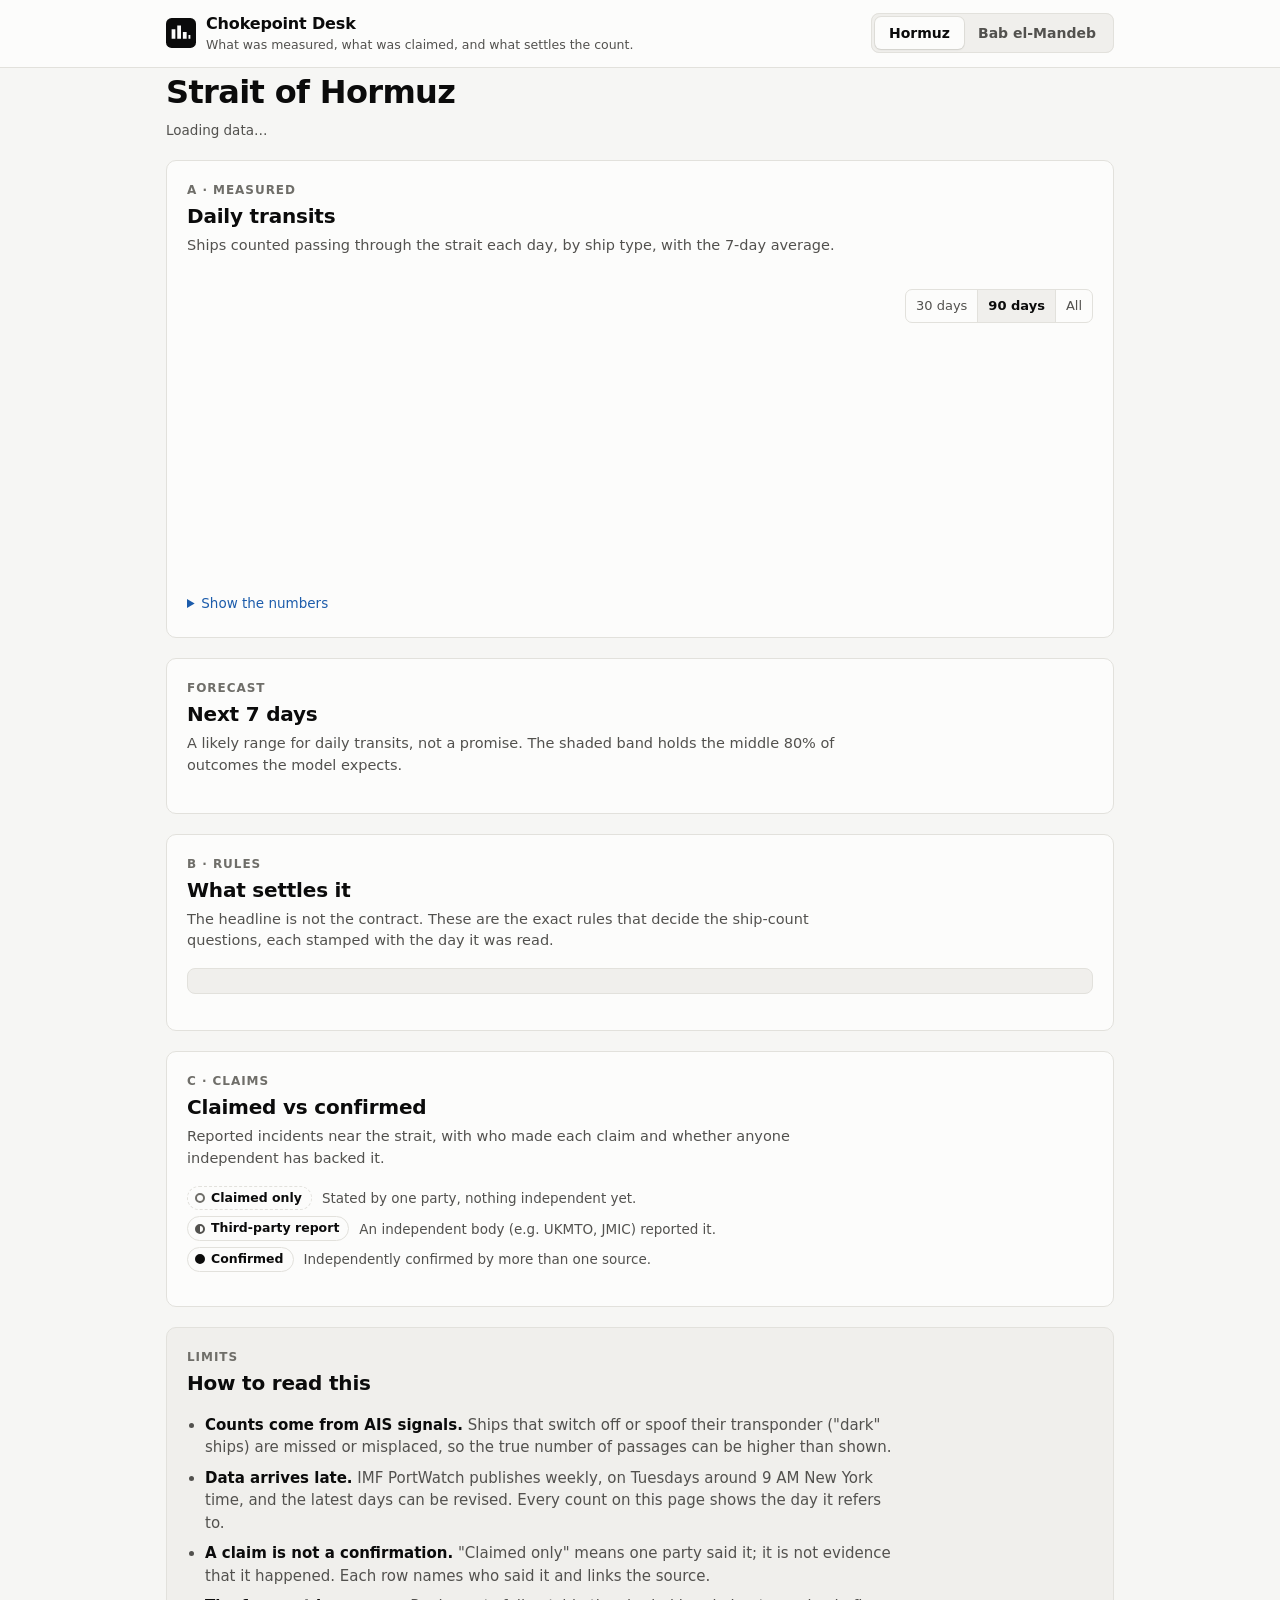
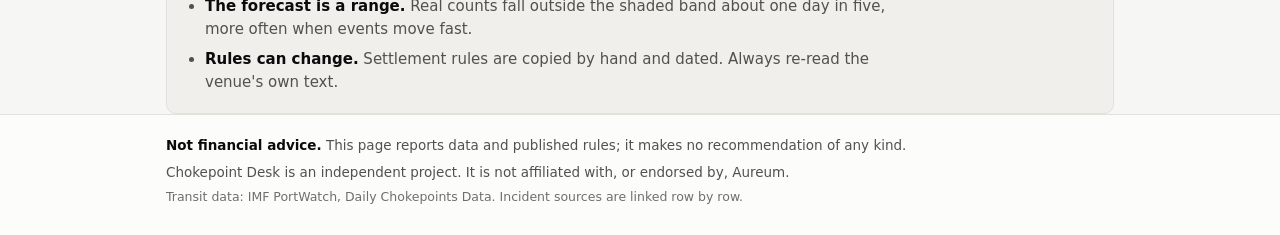
==== index.html @ 23b9bf90 "ci: commit data only on real change; track data/raw csv" ====
<!doctype html>
<html lang="en">
<head>
  <meta charset="utf-8">
  <meta name="viewport" content="width=device-width, initial-scale=1">
  <title>Chokepoint Desk</title>
  <meta name="description" content="Daily ship transits through the Strait of Hormuz and Bab el-Mandeb: what was measured, a 7-day forecast, the rules that settle the count, and a ledger of claimed vs confirmed incidents. Every number dated.">
  <meta name="color-scheme" content="light dark">
  <meta name="theme-color" content="#f6f6f4" media="(prefers-color-scheme: light)">
  <meta name="theme-color" content="#121211" media="(prefers-color-scheme: dark)">
  <link rel="icon" href="data:image/svg+xml,%3Csvg xmlns='http://www.w3.org/2000/svg' viewBox='0 0 32 32'%3E%3Crect width='32' height='32' rx='6' fill='%230b0b0b'/%3E%3Cpath d='M6 22h4V12h-4zM12 22h4V8h-4zM18 22h4V15h-4zM24 22h2V18h-2z' fill='%23fcfcfb'/%3E%3C/svg%3E">
  <link rel="preload" href="data/transits/hormuz.json" as="fetch" crossorigin>
  <link rel="stylesheet" href="styles.css">
  <script src="app.js" defer></script>
</head>
<body>
  <a class="skip" href="#main">Skip to content</a>

  <header class="masthead">
    <div class="wrap masthead__inner">
      <div class="brand">
        <svg class="brand__mark" viewBox="0 0 32 32" aria-hidden="true"><rect width="32" height="32" rx="6"/><path d="M6 22h4V12h-4zM12 22h4V8h-4zM18 22h4V15h-4zM24 22h2V18h-2z"/></svg>
        <div>
          <p class="brand__name">Chokepoint Desk</p>
          <p class="brand__tag">What was measured, what was claimed, and what settles the count.</p>
        </div>
      </div>
      <fieldset class="switcher" aria-label="Strait">
        <legend class="sr-only">Choose a strait</legend>
        <label><input type="radio" name="strait" value="hormuz" checked><span>Hormuz</span></label>
        <label><input type="radio" name="strait" value="bab_el_mandeb"><span>Bab el-Mandeb</span></label>
      </fieldset>
    </div>
  </header>

  <main id="main" class="wrap" tabindex="-1">
    <div id="mock-banner" class="notice" hidden role="note">
      <strong>Mock data.</strong> <span id="mock-text"></span>
    </div>

    <section class="intro" aria-labelledby="strait-title">
      <h1 id="strait-title">Strait of Hormuz</h1>
      <p id="data-stamp" class="stamp">Loading data…</p>
    </section>

    <!-- A. Transit counter -->
    <section class="panel" id="panel-a" aria-labelledby="a-title">
      <header class="panel__head">
        <p class="panel__kicker">A · Measured</p>
        <h2 id="a-title">Daily transits</h2>
        <p class="panel__lede">Ships counted passing through the strait each day, by ship type, with the 7-day average.</p>
      </header>
      <div class="tiles" id="a-tiles"></div>
      <div class="chart-controls">
        <div class="seg" role="group" aria-label="Time range">
          <button type="button" data-range="30">30 days</button>
          <button type="button" data-range="90" aria-pressed="true">90 days</button>
          <button type="button" data-range="all">All</button>
        </div>
      </div>
      <div class="legend" id="a-legend"></div>
      <div class="chart" id="a-chart" tabindex="0"></div>
      <p class="chart-note" id="a-note"></p>
      <details class="table-toggle">
        <summary>Show the numbers</summary>
        <div class="table-scroll" id="a-table"></div>
      </details>
    </section>

    <!-- Forecast -->
    <section class="panel" id="panel-f" aria-labelledby="f-title">
      <header class="panel__head">
        <p class="panel__kicker">Forecast</p>
        <h2 id="f-title">Next 7 days</h2>
        <p class="panel__lede">A likely range for daily transits, not a promise. The shaded band holds the middle 80% of outcomes the model expects.</p>
      </header>
      <div id="f-body"></div>
    </section>

    <!-- B. What settles it -->
    <section class="panel" id="panel-b" aria-labelledby="b-title">
      <header class="panel__head">
        <p class="panel__kicker">B · Rules</p>
        <h2 id="b-title">What settles it</h2>
        <p class="panel__lede">The headline is not the contract. These are the exact rules that decide the ship-count questions, each stamped with the day it was read.</p>
      </header>
      <div class="countdown" id="b-countdown" aria-live="off"></div>
      <div id="b-rules" class="rules"></div>
    </section>

    <!-- C. Claimed vs confirmed -->
    <section class="panel" id="panel-c" aria-labelledby="c-title">
      <header class="panel__head">
        <p class="panel__kicker">C · Claims</p>
        <h2 id="c-title">Claimed vs confirmed</h2>
        <p class="panel__lede">Reported incidents near the strait, with who made each claim and whether anyone independent has backed it.</p>
      </header>
      <ul class="status-key" aria-label="Status meanings">
        <li><span class="chip chip--claimed_only"><span class="chip__icon" aria-hidden="true"></span>Claimed only</span> Stated by one party, nothing independent yet.</li>
        <li><span class="chip chip--third_party_report"><span class="chip__icon" aria-hidden="true"></span>Third-party report</span> An independent body (e.g. UKMTO, JMIC) reported it.</li>
        <li><span class="chip chip--confirmed"><span class="chip__icon" aria-hidden="true"></span>Confirmed</span> Independently confirmed by more than one source.</li>
      </ul>
      <div id="c-summary" class="ledger-summary"></div>
      <div id="c-ledger"></div>
    </section>

    <!-- How to read this -->
    <section class="panel panel--limits" aria-labelledby="h-title">
      <header class="panel__head">
        <p class="panel__kicker">Limits</p>
        <h2 id="h-title">How to read this</h2>
      </header>
      <ul class="limits">
        <li><strong>Counts come from AIS signals.</strong> Ships that switch off or spoof their transponder ("dark" ships) are missed or misplaced, so the true number of passages can be higher than shown.</li>
        <li><strong>Data arrives late.</strong> IMF PortWatch publishes weekly, on Tuesdays around 9 AM New York time, and the latest days can be revised. Every count on this page shows the day it refers to.</li>
        <li><strong>A claim is not a confirmation.</strong> "Claimed only" means one party said it; it is not evidence that it happened. Each row names who said it and links the source.</li>
        <li><strong>The forecast is a range.</strong> Real counts fall outside the shaded band about one day in five, more often when events move fast.</li>
        <li><strong>Rules can change.</strong> Settlement rules are copied by hand and dated. Always re-read the venue's own text.</li>
      </ul>
    </section>
  </main>

  <footer class="footer">
    <div class="wrap">
      <p><strong>Not financial advice.</strong> This page reports data and published rules; it makes no recommendation of any kind.</p>
      <p>Chokepoint Desk is an independent project. It is not affiliated with, or endorsed by, Aureum.</p>
      <p class="footer__src">Transit data: IMF PortWatch, Daily Chokepoints Data. Incident sources are linked row by row.</p>
    </div>
  </footer>

  <div class="tooltip" id="tooltip" role="status" hidden></div>
  <noscript><p class="wrap notice">This page needs JavaScript to draw its charts. The raw data is in the <a href="data/">data folder</a>.</p></noscript>
</body>
</html>
---- styles.css ----
/* Chokepoint Desk — tokens, then layout, then components. */
:root {
  color-scheme: light;
  --bg: #f6f6f4;
  --surface: #fcfcfb;
  --surface-2: #f0efec;
  --border: #e2e1dc;
  --text: #0b0b0b;
  --text-2: #52514e;
  --text-3: #6f6e69;
  --grid: #e9e8e4;
  --ref: #8a8984;
  --focus: #2a78d6;
  --link: #1c5cab;

  /* categorical: slot order is the CVD-safety mechanism; stack follows it */
  --s1: #2a78d6; /* tanker */
  --s2: #eb6834; /* dry bulk */
  --s3: #1baf7a; /* container */
  --s4: #eda100; /* general cargo */
  --s5: #e87ba4; /* ro-ro */
  --actual: #0b0b0b;
  --band: rgba(42, 120, 214, 0.18);

  /* status (reserved, always with icon + label) */
  --good: #0ca30c;
  --warning: #fab219;
  --critical: #d03b3b;
  --good-ink: #006300;
  --warning-ink: #7a5200;
  --critical-ink: #a32626;
  --good-bg: #e6f4e6;
  --warning-bg: #fdf3dc;
  --critical-bg: #fbe8e8;

  --radius: 10px;
  --font: system-ui, -apple-system, "Segoe UI", Roboto, "Helvetica Neue", Arial, sans-serif;
  --mono: ui-monospace, "SF Mono", "Cascadia Mono", Consolas, monospace;
}

@media (prefers-color-scheme: dark) {
  :root:not([data-theme="light"]) {
    color-scheme: dark;
    --bg: #121211;
    --surface: #1a1a19;
    --surface-2: #232321;
    --border: #2f2f2c;
    --text: #f0efec;
    --text-2: #c3c2b7;
    --text-3: #9a998f;
    --grid: #2a2a28;
    --ref: #8f8e86;
    --focus: #5598e7;
    --link: #86b6ef;
    --s1: #3987e5;
    --s2: #d95926;
    --s3: #199e70;
    --s4: #c98500;
    --s5: #d55181;
    --actual: #f0efec;
    --band: rgba(57, 135, 229, 0.26);
    --good-ink: #6fd46f;
    --warning-ink: #fab219;
    --critical-ink: #f08a8a;
    --good-bg: #16301a;
    --warning-bg: #33280f;
    --critical-bg: #3a1a1a;
  }
}
:root[data-theme="dark"] {
  color-scheme: dark;
  --bg: #121211; --surface: #1a1a19; --surface-2: #232321; --border: #2f2f2c;
  --text: #f0efec; --text-2: #c3c2b7; --text-3: #9a998f; --grid: #2a2a28; --ref: #8f8e86;
  --focus: #5598e7; --link: #86b6ef;
  --s1: #3987e5; --s2: #d95926; --s3: #199e70; --s4: #c98500; --s5: #d55181;
  --actual: #f0efec; --band: rgba(57, 135, 229, 0.26);
  --good-ink: #6fd46f; --warning-ink: #fab219; --critical-ink: #f08a8a;
  --good-bg: #16301a; --warning-bg: #33280f; --critical-bg: #3a1a1a;
}

*, *::before, *::after { box-sizing: border-box; }
html { -webkit-text-size-adjust: 100%; }
body {
  margin: 0;
  background: var(--bg);
  color: var(--text);
  font: 15px/1.5 var(--font);
  font-variant-numeric: tabular-nums;
  overflow-x: hidden;
}
h1, h2, h3, p { margin: 0; }
a { color: var(--link); text-underline-offset: 2px; }
a:hover { text-decoration-thickness: 2px; }
:focus-visible { outline: 2px solid var(--focus); outline-offset: 2px; border-radius: 4px; }
.sr-only { position: absolute; width: 1px; height: 1px; padding: 0; margin: -1px; overflow: hidden; clip: rect(0 0 0 0); white-space: nowrap; border: 0; }
.skip { position: absolute; left: -999px; top: 8px; background: var(--surface); padding: 8px 12px; z-index: 10; }
.skip:focus { left: 16px; }

.wrap { width: 100%; max-width: 980px; margin: 0 auto; padding: 0 16px; }
main { display: flex; flex-direction: column; gap: 20px; padding-top: 20px; padding-bottom: 40px; }
main:focus { outline: none; }

/* masthead */
.masthead { background: var(--surface); border-bottom: 1px solid var(--border); position: sticky; top: 0; z-index: 5; }
.masthead__inner { display: flex; align-items: center; justify-content: space-between; gap: 12px 20px; padding-top: 12px; padding-bottom: 12px; flex-wrap: wrap; }
.brand { display: flex; align-items: center; gap: 10px; min-width: 0; }
.brand__mark { width: 30px; height: 30px; flex: none; }
.brand__mark rect { fill: var(--text); }
.brand__mark path { fill: var(--surface); }
.brand__name { font-weight: 650; letter-spacing: -0.01em; font-size: 16px; }
.brand__tag { font-size: 12.5px; color: var(--text-2); }

.switcher { display: inline-flex; border: 1px solid var(--border); border-radius: 8px; padding: 3px; margin: 0; background: var(--surface-2); }
.switcher label { position: relative; }
.switcher input { position: absolute; opacity: 0; inset: 0; margin: 0; cursor: pointer; }
.switcher span { display: block; padding: 6px 14px; border-radius: 6px; font-size: 14px; font-weight: 550; color: var(--text-2); white-space: nowrap; min-height: 32px; line-height: 20px; }
.switcher input:checked + span { background: var(--surface); color: var(--text); box-shadow: 0 1px 2px rgba(0,0,0,.08), 0 0 0 1px var(--border); }
.switcher input:focus-visible + span { outline: 2px solid var(--focus); outline-offset: 1px; }

/* intro */
.intro h1 { font-size: clamp(24px, 4.5vw, 32px); letter-spacing: -0.02em; font-weight: 680; }
.stamp { color: var(--text-2); font-size: 13.5px; margin-top: 4px; }

.notice { border: 1px dashed var(--warning); background: var(--warning-bg); color: var(--text); padding: 10px 14px; border-radius: 8px; font-size: 14px; }

/* panels */
.panel { background: var(--surface); border: 1px solid var(--border); border-radius: var(--radius); padding: 20px; min-width: 0; }
.panel__head { margin-bottom: 16px; max-width: 68ch; }
.panel__kicker { font-size: 12px; font-weight: 600; text-transform: uppercase; letter-spacing: .08em; color: var(--text-3); }
.panel h2 { font-size: 20px; letter-spacing: -0.01em; font-weight: 650; margin-top: 2px; }
.panel__lede { color: var(--text-2); margin-top: 4px; font-size: 14.5px; }
.panel h3 { font-size: 15px; font-weight: 620; }

/* tiles */
.tiles { display: grid; grid-template-columns: repeat(3, minmax(0, 1fr)); gap: 12px; margin-bottom: 16px; }
.tile { border: 1px solid var(--border); border-radius: 8px; padding: 12px 14px; min-width: 0; }
.tile__label { font-size: 12.5px; color: var(--text-2); }
.tile__value { font-size: 28px; font-weight: 650; letter-spacing: -0.02em; line-height: 1.15; margin-top: 2px; }
.tile__unit { font-size: 13px; font-weight: 500; color: var(--text-2); margin-left: 3px; letter-spacing: 0; }
.tile__date { font-size: 12.5px; color: var(--text-3); margin-top: 2px; }
.tile__ctx { font-size: 12.5px; color: var(--text-2); margin-top: 6px; }

/* chart controls + legend */
.chart-controls { display: flex; justify-content: flex-end; margin-bottom: 8px; }
.seg { display: inline-flex; border: 1px solid var(--border); border-radius: 7px; overflow: hidden; }
.seg button { font: inherit; font-size: 13px; padding: 5px 10px; background: transparent; color: var(--text-2); border: 0; border-right: 1px solid var(--border); cursor: pointer; min-height: 32px; }
.seg button:last-child { border-right: 0; }
.seg button[aria-pressed="true"] { background: var(--surface-2); color: var(--text); font-weight: 600; }

.legend { display: flex; flex-wrap: wrap; gap: 6px 14px; font-size: 12.5px; color: var(--text-2); margin-bottom: 6px; }
.legend__item { display: inline-flex; align-items: center; gap: 6px; }
.swatch { width: 10px; height: 10px; border-radius: 2px; flex: none; }
.swatch--line { width: 16px; height: 2px; border-radius: 1px; }
.swatch--dash { width: 16px; height: 0; border-top: 2px dashed var(--ref); background: none !important; }
.swatch--band { width: 16px; height: 10px; border-radius: 2px; background: var(--band); }

.chart { position: relative; width: 100%; min-height: 240px; touch-action: pan-y; border-radius: 6px; }
.chart svg { display: block; width: 100%; height: auto; overflow: visible; }
.chart text { font-family: var(--font); font-size: 11px; fill: var(--text-3); }
.chart .ref-label { fill: var(--text-2); font-size: 10.5px; paint-order: stroke; stroke: var(--surface); stroke-width: 3px; }
.chart .axis-line { stroke: var(--border); }
.chart .grid-line { stroke: var(--grid); }
.chart .ref-line { stroke: var(--ref); stroke-dasharray: 4 3; stroke-width: 1; }
.chart .ma-line { fill: none; stroke: var(--actual); stroke-width: 2; stroke-linejoin: round; stroke-linecap: round; }
.chart .ma-halo { fill: none; stroke: var(--surface); stroke-width: 5; stroke-linejoin: round; }
.chart .actual-line { fill: none; stroke: var(--actual); stroke-width: 2; stroke-linejoin: round; }
.chart .band { fill: var(--band); }
.chart .p50-line { fill: none; stroke: var(--s1); stroke-width: 2; stroke-dasharray: 5 3; }
.chart .divider { stroke: var(--text-3); stroke-width: 1; }
.chart .cursor { stroke: var(--text-2); stroke-width: 1; }
.chart .hit { fill: transparent; cursor: crosshair; }
.chart-note { font-size: 12.5px; color: var(--text-3); margin-top: 8px; }

.tooltip { position: fixed; z-index: 20; pointer-events: none; background: var(--surface); color: var(--text); border: 1px solid var(--border); border-radius: 8px; padding: 8px 10px; font-size: 12.5px; box-shadow: 0 4px 16px rgba(0,0,0,.12); min-width: 160px; max-width: 240px; }
.tooltip__date { font-weight: 600; margin-bottom: 4px; }
.tooltip__row { display: flex; align-items: center; gap: 6px; justify-content: space-between; }
.tooltip__row span:first-child { display: inline-flex; align-items: center; gap: 6px; color: var(--text-2); }
.tooltip__row--total { border-top: 1px solid var(--border); margin-top: 4px; padding-top: 4px; font-weight: 600; }

/* tables */
.table-toggle { margin-top: 12px; }
.table-toggle summary { cursor: pointer; font-size: 13.5px; color: var(--link); width: max-content; padding: 4px 0; }
.table-scroll { overflow-x: auto; max-height: 360px; overflow-y: auto; margin-top: 8px; border: 1px solid var(--border); border-radius: 8px; }
table { border-collapse: collapse; width: 100%; font-size: 13px; }
th, td { text-align: right; padding: 6px 10px; border-bottom: 1px solid var(--border); white-space: nowrap; }
th:first-child, td:first-child { text-align: left; }
thead th { position: sticky; top: 0; background: var(--surface-2); font-weight: 600; color: var(--text-2); font-size: 12px; }
tbody tr:last-child td { border-bottom: 0; }

/* forecast */
.f-top { display: flex; flex-wrap: wrap; gap: 12px 24px; align-items: flex-start; margin-bottom: 16px; }
.regime { display: inline-flex; align-items: center; gap: 8px; font-weight: 650; font-size: 14px; padding: 6px 12px 6px 10px; border-radius: 999px; }
.regime svg { width: 16px; height: 16px; flex: none; }
.regime--open { background: var(--good-bg); color: var(--good-ink); }
.regime--contested { background: var(--warning-bg); color: var(--warning-ink); }
.regime--closed { background: var(--critical-bg); color: var(--critical-ink); }
.regime-block { min-width: 0; flex: 1 1 280px; }
.regime-reasons { margin: 8px 0 0; padding-left: 18px; color: var(--text-2); font-size: 14px; }
.regime-reasons li + li { margin-top: 2px; }
.f-grid { display: grid; grid-template-columns: minmax(0, 1fr) minmax(0, 1fr); gap: 16px; margin-top: 16px; }
.f-card { border: 1px solid var(--border); border-radius: 8px; padding: 14px; min-width: 0; }
.f-card p + p { margin-top: 8px; }
.f-card .muted { color: var(--text-2); font-size: 13.5px; }
.range { font-size: 26px; font-weight: 650; letter-spacing: -0.02em; }
.range small { font-size: 14px; font-weight: 500; color: var(--text-2); letter-spacing: 0; }
.kpi-compare { display: grid; grid-template-columns: auto 1fr auto; gap: 6px 10px; align-items: center; margin: 10px 0; font-size: 13.5px; }
.kpi-bar { height: 8px; border-radius: 4px; background: var(--surface-2); overflow: hidden; }
.kpi-bar > span { display: block; height: 100%; border-radius: 4px; }
.method { font-size: 13px; color: var(--text-3); margin-top: 12px; }

/* countdown */
.countdown { display: flex; flex-wrap: wrap; align-items: baseline; justify-content: space-between; gap: 6px 20px; border: 1px solid var(--border); background: var(--surface-2); border-radius: 8px; padding: 12px 14px; margin-bottom: 16px; }
.countdown__label { font-size: 12.5px; color: var(--text-2); }
.countdown__when { font-weight: 600; }
.countdown__left { font-family: var(--mono); font-size: 20px; font-weight: 600; letter-spacing: -0.01em; }

/* rules */
.rules { display: grid; gap: 12px; }
.rule { border: 1px solid var(--border); border-radius: 8px; padding: 14px; min-width: 0; }
.rule--example, .lrow--example { border-style: dashed; border-color: var(--ref); }
.rule__head { display: flex; flex-wrap: wrap; align-items: baseline; justify-content: space-between; gap: 4px 12px; margin-bottom: 10px; }
.rule__venue { font-size: 13px; color: var(--text-2); }
.rule dl { display: grid; grid-template-columns: max-content minmax(0, 1fr); gap: 6px 16px; margin: 0; font-size: 14px; }
.rule dt { color: var(--text-2); }
.rule dd { margin: 0; overflow-wrap: anywhere; }
.cmp { font-weight: 650; }
.cmp small { font-weight: 500; color: var(--text-2); }
.rule__foot { display: flex; flex-wrap: wrap; gap: 4px 16px; justify-content: space-between; margin-top: 10px; padding-top: 10px; border-top: 1px solid var(--border); font-size: 13px; color: var(--text-2); }
.tag-example { display: inline-block; font-size: 11px; font-weight: 700; letter-spacing: .08em; padding: 2px 6px; border-radius: 4px; border: 1px solid var(--ref); color: var(--text-2); vertical-align: 2px; margin-right: 6px; }
.empty { color: var(--text-2); font-size: 14px; border: 1px dashed var(--border); border-radius: 8px; padding: 14px; }

/* ledger */
.status-key { list-style: none; padding: 0; margin: 0 0 14px; display: grid; gap: 6px; font-size: 13.5px; color: var(--text-2); }
.status-key li { display: flex; flex-wrap: wrap; align-items: center; gap: 4px 10px; }
.chip { display: inline-flex; align-items: center; gap: 6px; font-size: 12.5px; font-weight: 600; padding: 2px 9px 2px 7px; border-radius: 999px; border: 1px solid var(--border); color: var(--text); white-space: nowrap; background: var(--surface); }
.chip__icon { width: 10px; height: 10px; border-radius: 50%; border: 2px solid var(--text-3); flex: none; }
.chip--third_party_report .chip__icon { border-color: var(--text-2); background: linear-gradient(90deg, var(--text-2) 50%, transparent 50%); }
.chip--confirmed .chip__icon { border-color: var(--text); background: var(--text); }
.chip--claimed_only { border-style: dashed; }
.ledger-summary { font-size: 14px; color: var(--text-2); margin-bottom: 12px; }
.ledger-summary strong { color: var(--text); }
.ledger { display: grid; gap: 10px; }
.lrow { border: 1px solid var(--border); border-radius: 8px; padding: 12px 14px; display: grid; grid-template-columns: 110px minmax(0, 1fr) auto; gap: 4px 16px; align-items: start; }
.lrow__date { font-weight: 600; font-size: 14px; }
.lrow__place { font-size: 12.5px; color: var(--text-2); }
.lrow__summary { font-weight: 550; }
.lrow__meta { display: grid; grid-template-columns: max-content minmax(0, 1fr); gap: 2px 10px; font-size: 13px; margin-top: 6px; }
.lrow__meta dt { color: var(--text-2); }
.lrow__meta dd { margin: 0; overflow-wrap: anywhere; }
.lrow__links { font-size: 13px; margin-top: 6px; display: flex; flex-wrap: wrap; gap: 4px 12px; }
.lrow__verified { font-size: 12px; color: var(--text-3); margin-top: 6px; }

/* limits */
.panel--limits { background: var(--surface-2); }
.limits { margin: 0; padding-left: 18px; display: grid; gap: 8px; color: var(--text-2); max-width: 75ch; }
.limits strong { color: var(--text); }

/* footer */
.footer { border-top: 1px solid var(--border); background: var(--surface); padding: 20px 0 28px; font-size: 13.5px; color: var(--text-2); }
.footer p + p { margin-top: 6px; }
.footer strong { color: var(--text); }
.footer__src { color: var(--text-3); font-size: 12.5px; }

.error { color: var(--critical-ink); font-size: 14px; }

/* phone */
@media (max-width: 640px) {
  body { font-size: 14.5px; }
  .panel { padding: 16px 14px; }
  .tiles { grid-template-columns: 1fr 1fr; }
  .tiles .tile:last-child { grid-column: 1 / -1; }
  .tile__value { font-size: 24px; }
  .f-grid { grid-template-columns: 1fr; }
  .lrow { grid-template-columns: minmax(0, 1fr) auto; }
  .lrow__body { grid-column: 1 / -1; }
  .lrow__status { grid-row: 1; grid-column: 2; }
  .brand__tag { display: none; }
  .switcher { width: 100%; }
  .switcher label { flex: 1; text-align: center; }
  .chart-controls { justify-content: flex-start; }
  .rule dl { grid-template-columns: 1fr; gap: 0; }
  .rule dd { margin-bottom: 6px; }
}

@media (prefers-reduced-motion: no-preference) {
  .switcher span, .seg button { transition: background-color .15s, color .15s; }
}

@media (forced-colors: active) {
  .chip__icon, .swatch { forced-color-adjust: none; }
}
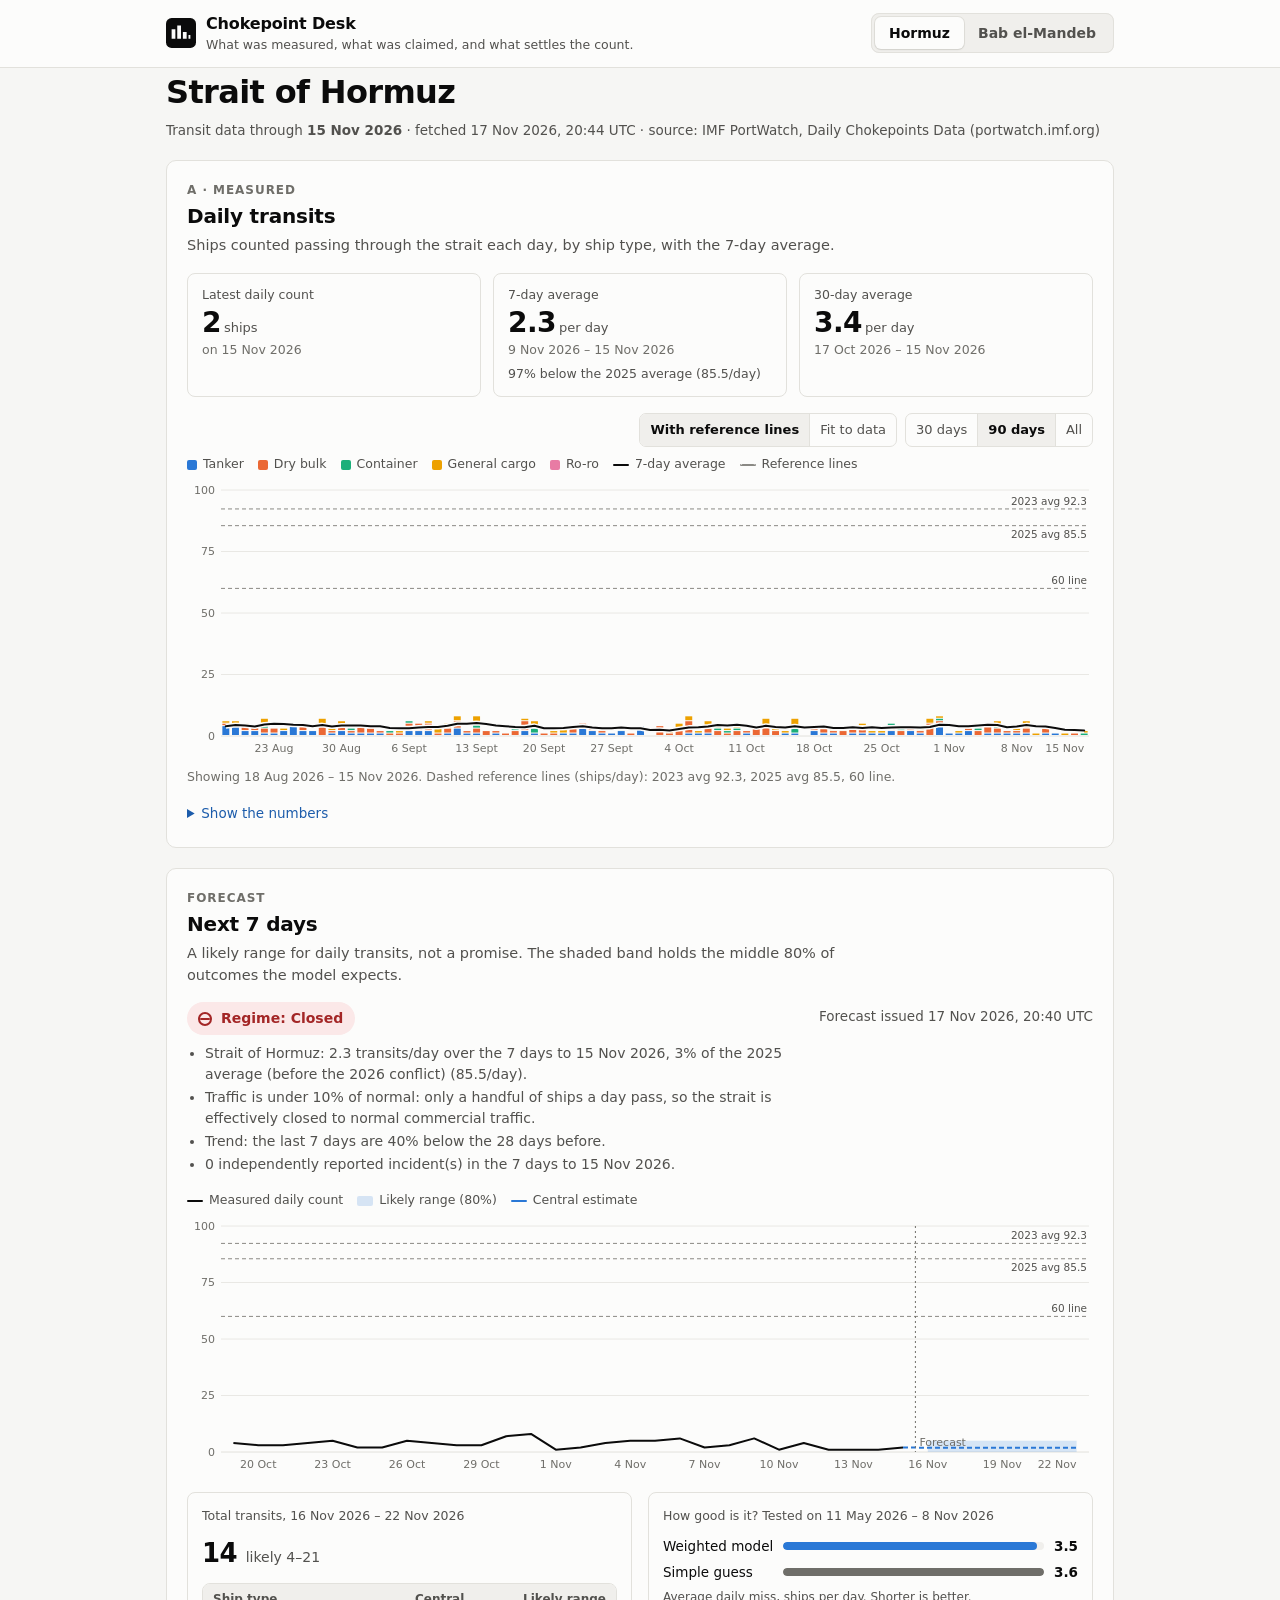
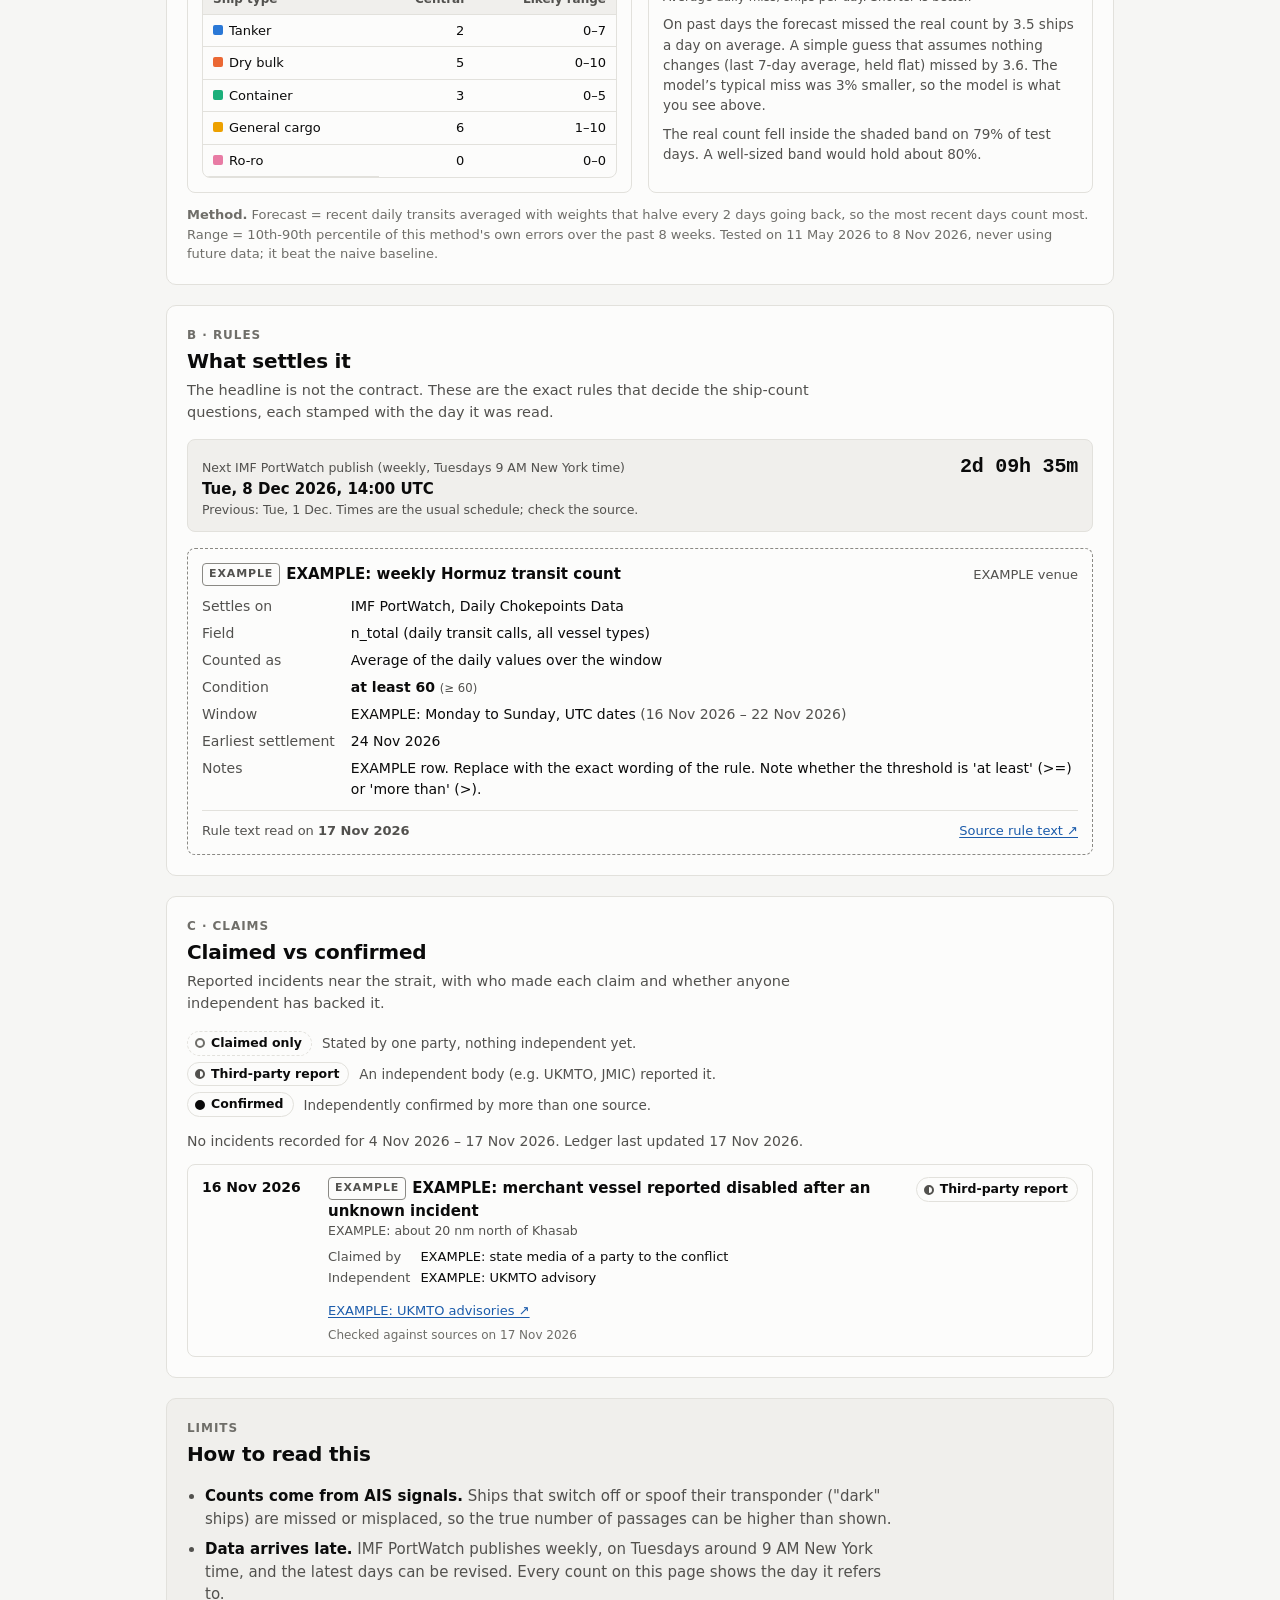
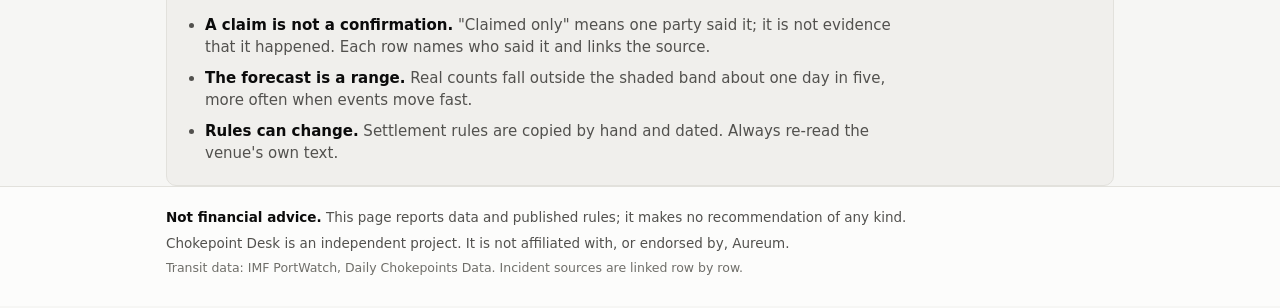
==== commit 673ddce0: "ci: allowlist site build for Vercel" ====
--- a/index.html
+++ b/index.html
@@ -9,7 +9,6 @@
   <meta name="theme-color" content="#f6f6f4" media="(prefers-color-scheme: light)">
   <meta name="theme-color" content="#121211" media="(prefers-color-scheme: dark)">
   <link rel="icon" href="data:image/svg+xml,%3Csvg xmlns='http://www.w3.org/2000/svg' viewBox='0 0 32 32'%3E%3Crect width='32' height='32' rx='6' fill='%230b0b0b'/%3E%3Cpath d='M6 22h4V12h-4zM12 22h4V8h-4zM18 22h4V15h-4zM24 22h2V18h-2z' fill='%23fcfcfb'/%3E%3C/svg%3E">
-  <link rel="preload" href="data/transits/hormuz.json" as="fetch" crossorigin>
   <link rel="stylesheet" href="styles.css">
   <script src="app.js" defer></script>
 </head>
@@ -52,6 +51,10 @@
       </header>
       <div class="tiles" id="a-tiles"></div>
       <div class="chart-controls">
+        <div class="seg" role="group" aria-label="Vertical scale" id="scale-seg">
+          <button type="button" data-scale="refs" aria-pressed="true">With reference lines</button>
+          <button type="button" data-scale="fit">Fit to data</button>
+        </div>
         <div class="seg" role="group" aria-label="Time range">
           <button type="button" data-range="30">30 days</button>
           <button type="button" data-range="90" aria-pressed="true">90 days</button>
--- a/styles.css
+++ b/styles.css
@@ -141,7 +141,7 @@
 .tile__ctx { font-size: 12.5px; color: var(--text-2); margin-top: 6px; }
 
 /* chart controls + legend */
-.chart-controls { display: flex; justify-content: flex-end; margin-bottom: 8px; }
+.chart-controls { display: flex; flex-wrap: wrap; justify-content: flex-end; gap: 8px; margin-bottom: 8px; }
 .seg { display: inline-flex; border: 1px solid var(--border); border-radius: 7px; overflow: hidden; }
 .seg button { font: inherit; font-size: 13px; padding: 5px 10px; background: transparent; color: var(--text-2); border: 0; border-right: 1px solid var(--border); cursor: pointer; min-height: 32px; }
 .seg button:last-child { border-right: 0; }
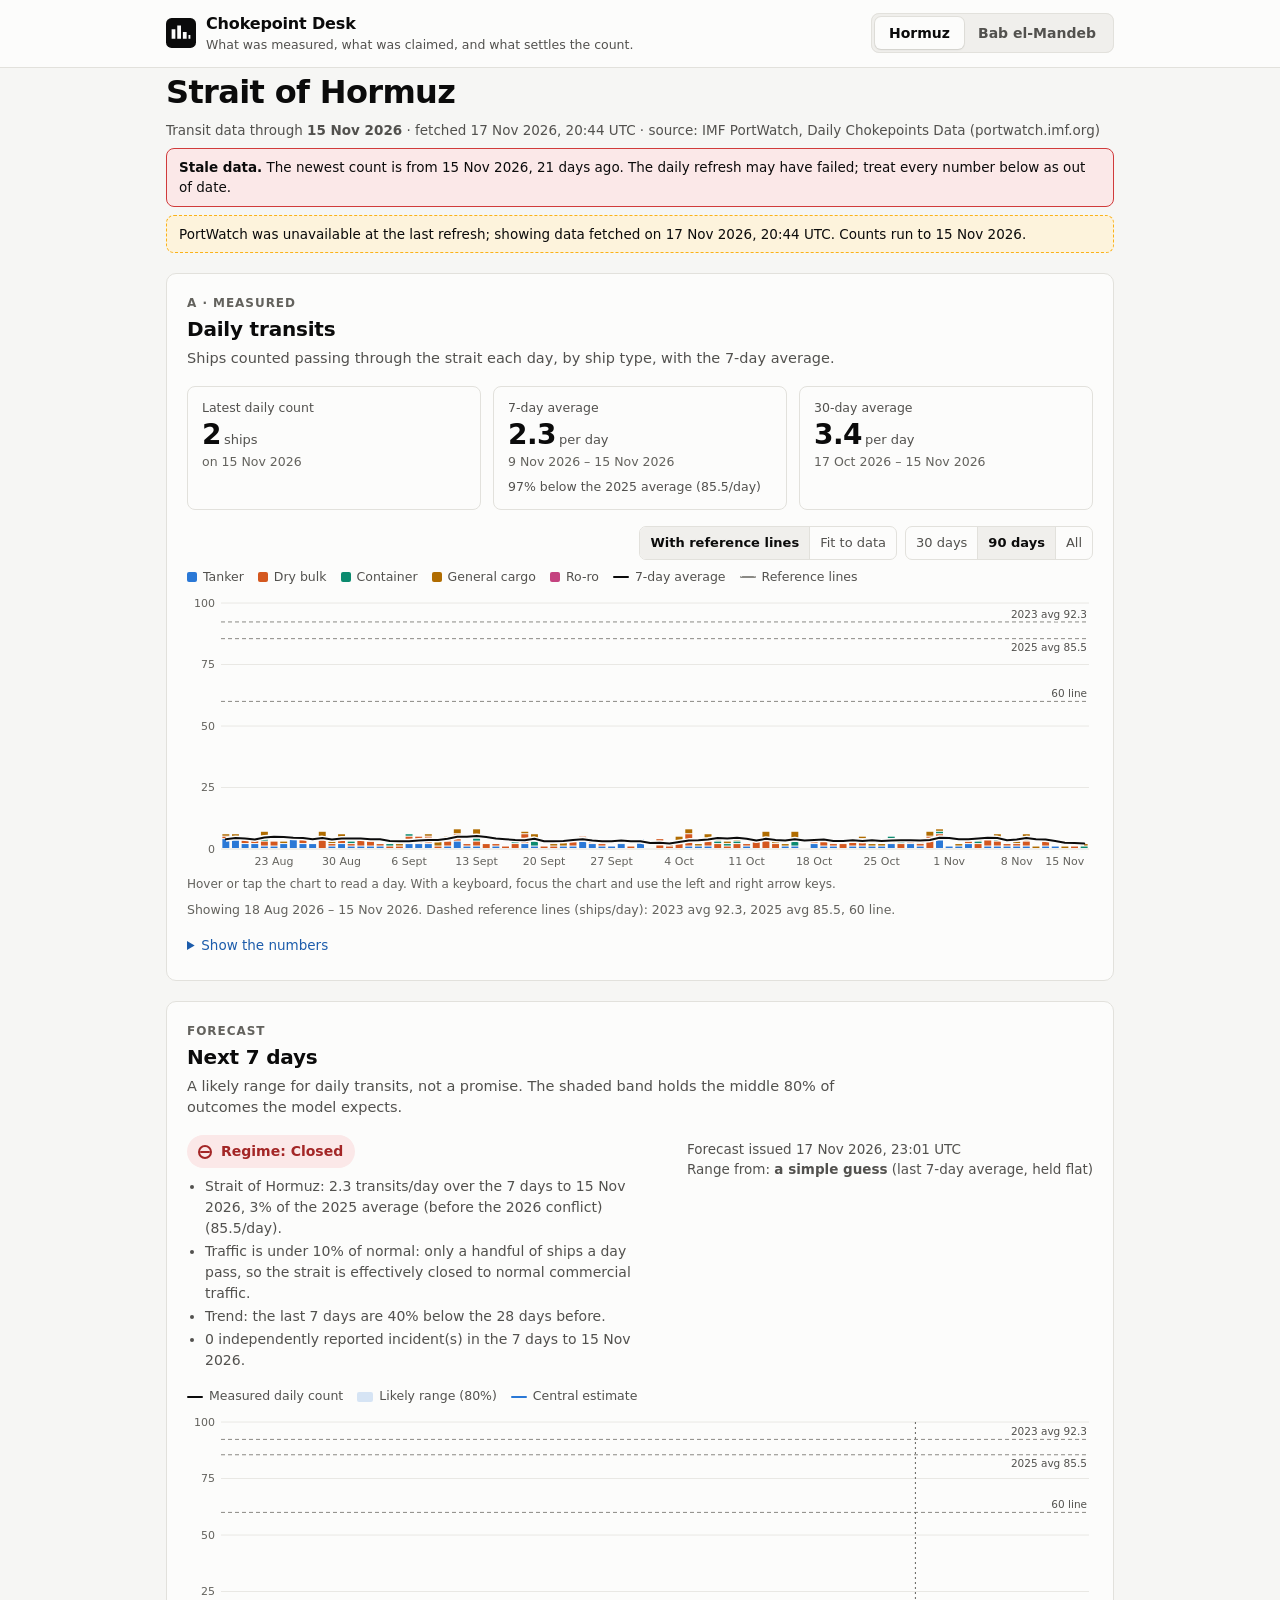
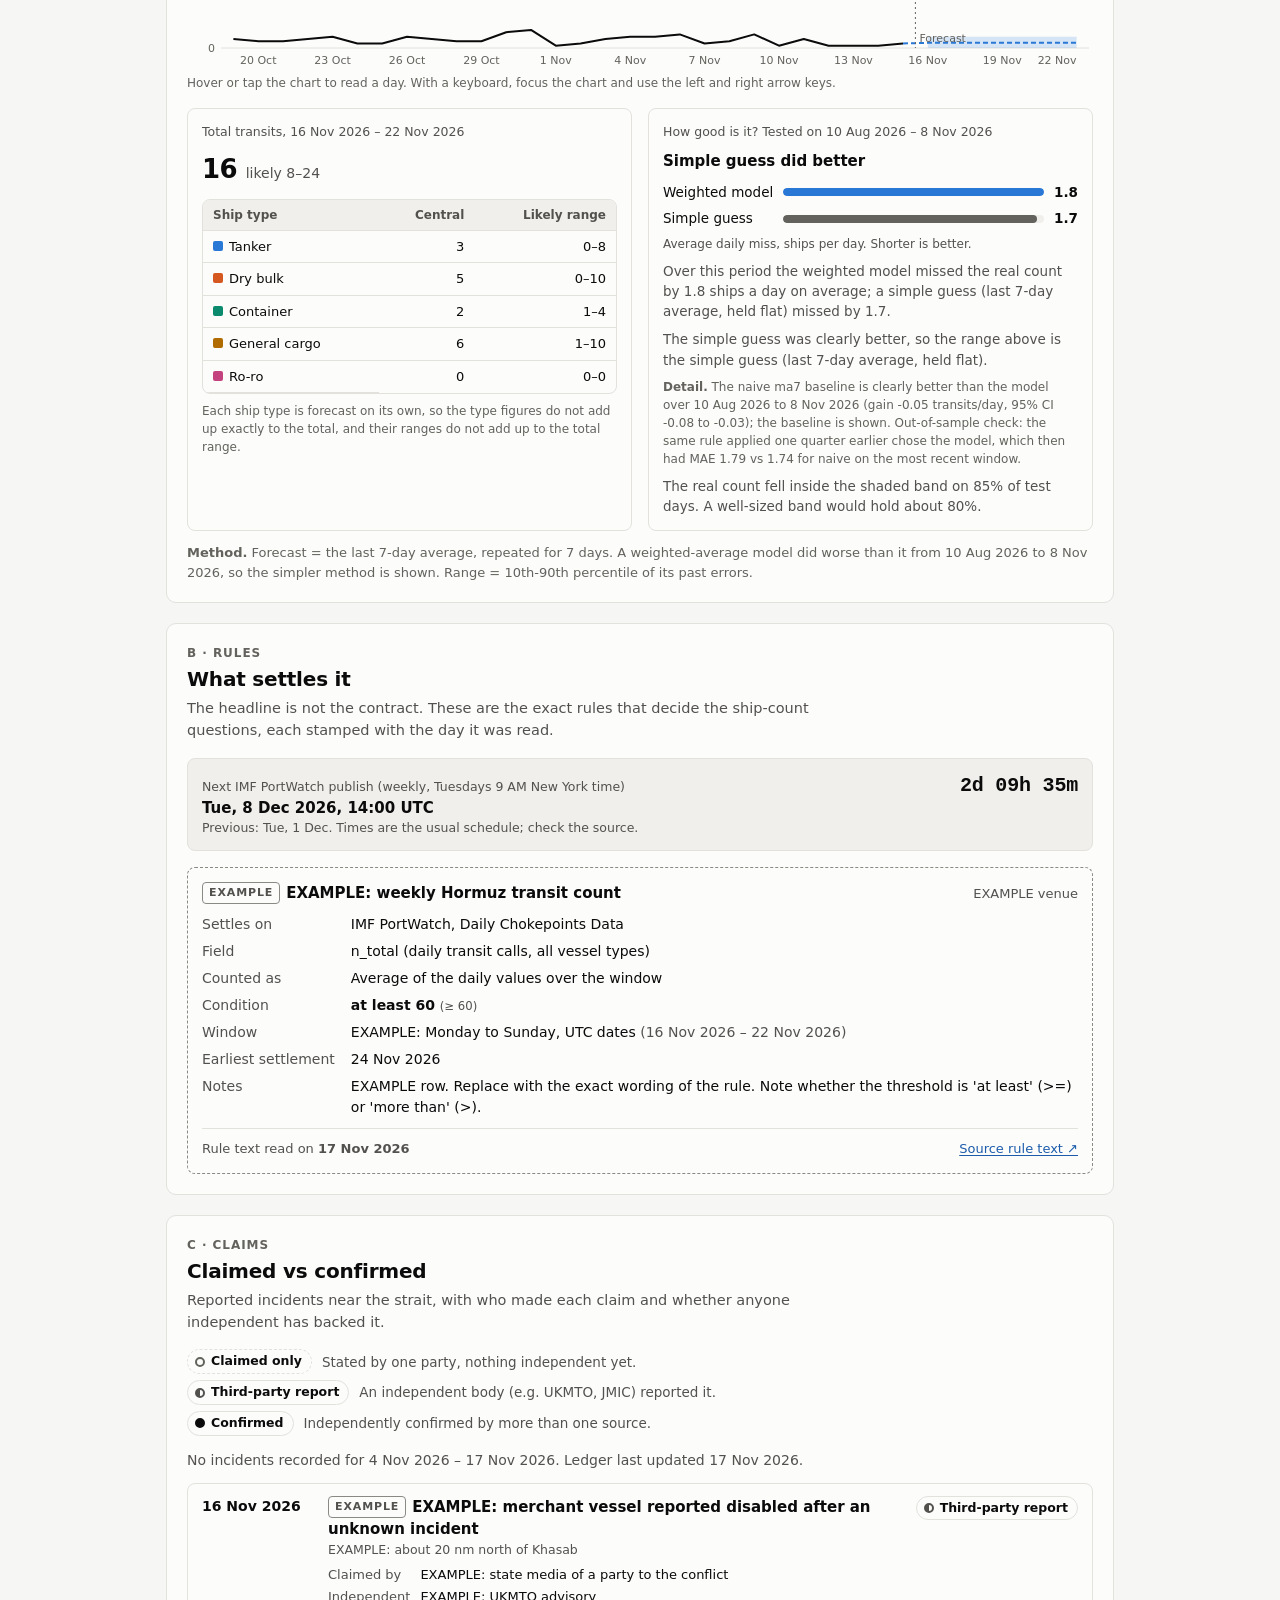
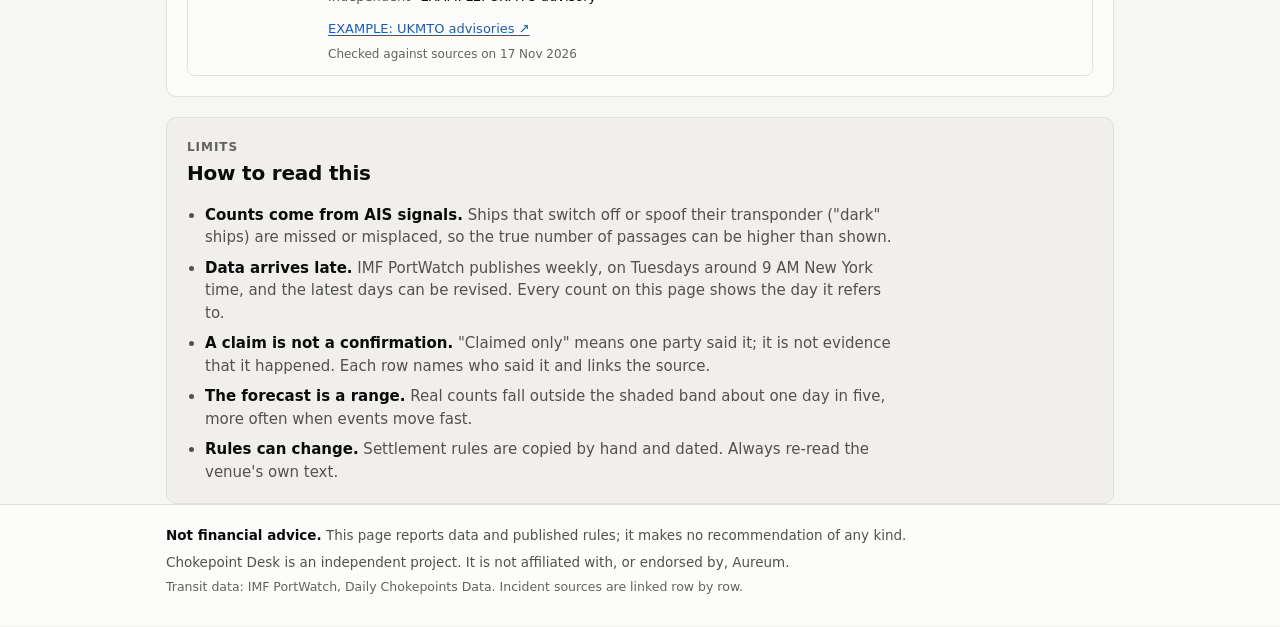
==== commit 0bf1d183: "chore: sync builders' final files before first push" ====
--- a/index.html
+++ b/index.html
@@ -10,6 +10,19 @@
   <meta name="theme-color" content="#121211" media="(prefers-color-scheme: dark)">
   <link rel="icon" href="data:image/svg+xml,%3Csvg xmlns='http://www.w3.org/2000/svg' viewBox='0 0 32 32'%3E%3Crect width='32' height='32' rx='6' fill='%230b0b0b'/%3E%3Cpath d='M6 22h4V12h-4zM12 22h4V8h-4zM18 22h4V15h-4zM24 22h2V18h-2z' fill='%23fcfcfb'/%3E%3C/svg%3E">
   <link rel="stylesheet" href="styles.css">
+  <script>
+    // Start the data downloads before the page body and app.js are parsed.
+    (function () {
+      var s = location.hash.slice(1) === 'bab_el_mandeb' ? 'bab_el_mandeb' : 'hormuz';
+      var get = function (p) { return fetch(p, { cache: 'no-cache' }); };
+      window.__desk = { strait: s, req: {
+        ['data/transits/' + s + '.json']: get('data/transits/' + s + '.json'),
+        ['data/forecast/' + s + '.json']: get('data/forecast/' + s + '.json'),
+        'data/rules.json': get('data/rules.json'),
+        'data/ledger.json': get('data/ledger.json')
+      } };
+    })();
+  </script>
   <script src="app.js" defer></script>
 </head>
 <body>
@@ -62,7 +75,8 @@
         </div>
       </div>
       <div class="legend" id="a-legend"></div>
-      <div class="chart" id="a-chart" tabindex="0"></div>
+      <div class="chart" id="a-chart" tabindex="0" role="group" aria-label="Daily transits chart" aria-describedby="a-hint"></div>
+      <p class="chart-hint" id="a-hint">Hover or tap the chart to read a day. With a keyboard, focus the chart and use the left and right arrow keys.</p>
       <p class="chart-note" id="a-note"></p>
       <details class="table-toggle">
         <summary>Show the numbers</summary>
--- a/styles.css
+++ b/styles.css
@@ -7,18 +7,20 @@
   --border: #e2e1dc;
   --text: #0b0b0b;
   --text-2: #52514e;
-  --text-3: #6f6e69;
+  --text-3: #63625d; /* >= 4.5:1 on surface and surface-2 */
   --grid: #e9e8e4;
   --ref: #8a8984;
   --focus: #2a78d6;
   --link: #1c5cab;
 
-  /* categorical: slot order is the CVD-safety mechanism; stack follows it */
+  /* categorical: slot order is the CVD-safety mechanism; stack follows it.
+     Light steps darkened so every bar is >= 3:1 on the surface (validated:
+     CVD adjacent dE 9.8, normal-vision 18.3, all PASS). */
   --s1: #2a78d6; /* tanker */
-  --s2: #eb6834; /* dry bulk */
-  --s3: #1baf7a; /* container */
-  --s4: #eda100; /* general cargo */
-  --s5: #e87ba4; /* ro-ro */
+  --s2: #d4581f; /* dry bulk */
+  --s3: #0b8a6e; /* container */
+  --s4: #b06c00; /* general cargo */
+  --s5: #c4437f; /* ro-ro */
   --actual: #0b0b0b;
   --band: rgba(42, 120, 214, 0.18);
 
@@ -120,6 +122,7 @@
 /* intro */
 .intro h1 { font-size: clamp(24px, 4.5vw, 32px); letter-spacing: -0.02em; font-weight: 680; }
 .stamp { color: var(--text-2); font-size: 13.5px; margin-top: 4px; }
+.offline-note { display: block; margin-top: 8px; border: 1px dashed var(--warning); background: var(--warning-bg); color: var(--text); padding: 8px 12px; border-radius: 8px; }
 
 .notice { border: 1px dashed var(--warning); background: var(--warning-bg); color: var(--text); padding: 10px 14px; border-radius: 8px; font-size: 14px; }
 
@@ -170,6 +173,9 @@
 .chart .cursor { stroke: var(--text-2); stroke-width: 1; }
 .chart .hit { fill: transparent; cursor: crosshair; }
 .chart-note { font-size: 12.5px; color: var(--text-3); margin-top: 8px; }
+.chart-hint { font-size: 12px; color: var(--text-3); margin-top: 2px; }
+.stale-note { display: block; margin-top: 8px; border: 1px solid var(--critical); background: var(--critical-bg); color: var(--text); padding: 8px 12px; border-radius: 8px; }
+.fine-print { font-size: 12px; color: var(--text-3); margin-top: 8px; }
 
 .tooltip { position: fixed; z-index: 20; pointer-events: none; background: var(--surface); color: var(--text); border: 1px solid var(--border); border-radius: 8px; padding: 8px 10px; font-size: 12.5px; box-shadow: 0 4px 16px rgba(0,0,0,.12); min-width: 160px; max-width: 240px; }
 .tooltip__date { font-weight: 600; margin-bottom: 4px; }
@@ -206,6 +212,7 @@
 .kpi-compare { display: grid; grid-template-columns: auto 1fr auto; gap: 6px 10px; align-items: center; margin: 10px 0; font-size: 13.5px; }
 .kpi-bar { height: 8px; border-radius: 4px; background: var(--surface-2); overflow: hidden; }
 .kpi-bar > span { display: block; height: 100%; border-radius: 4px; }
+.verdict { font-weight: 650; font-size: 15px; margin: 4px 0 2px; }
 .method { font-size: 13px; color: var(--text-3); margin-top: 12px; }
 
 /* countdown */
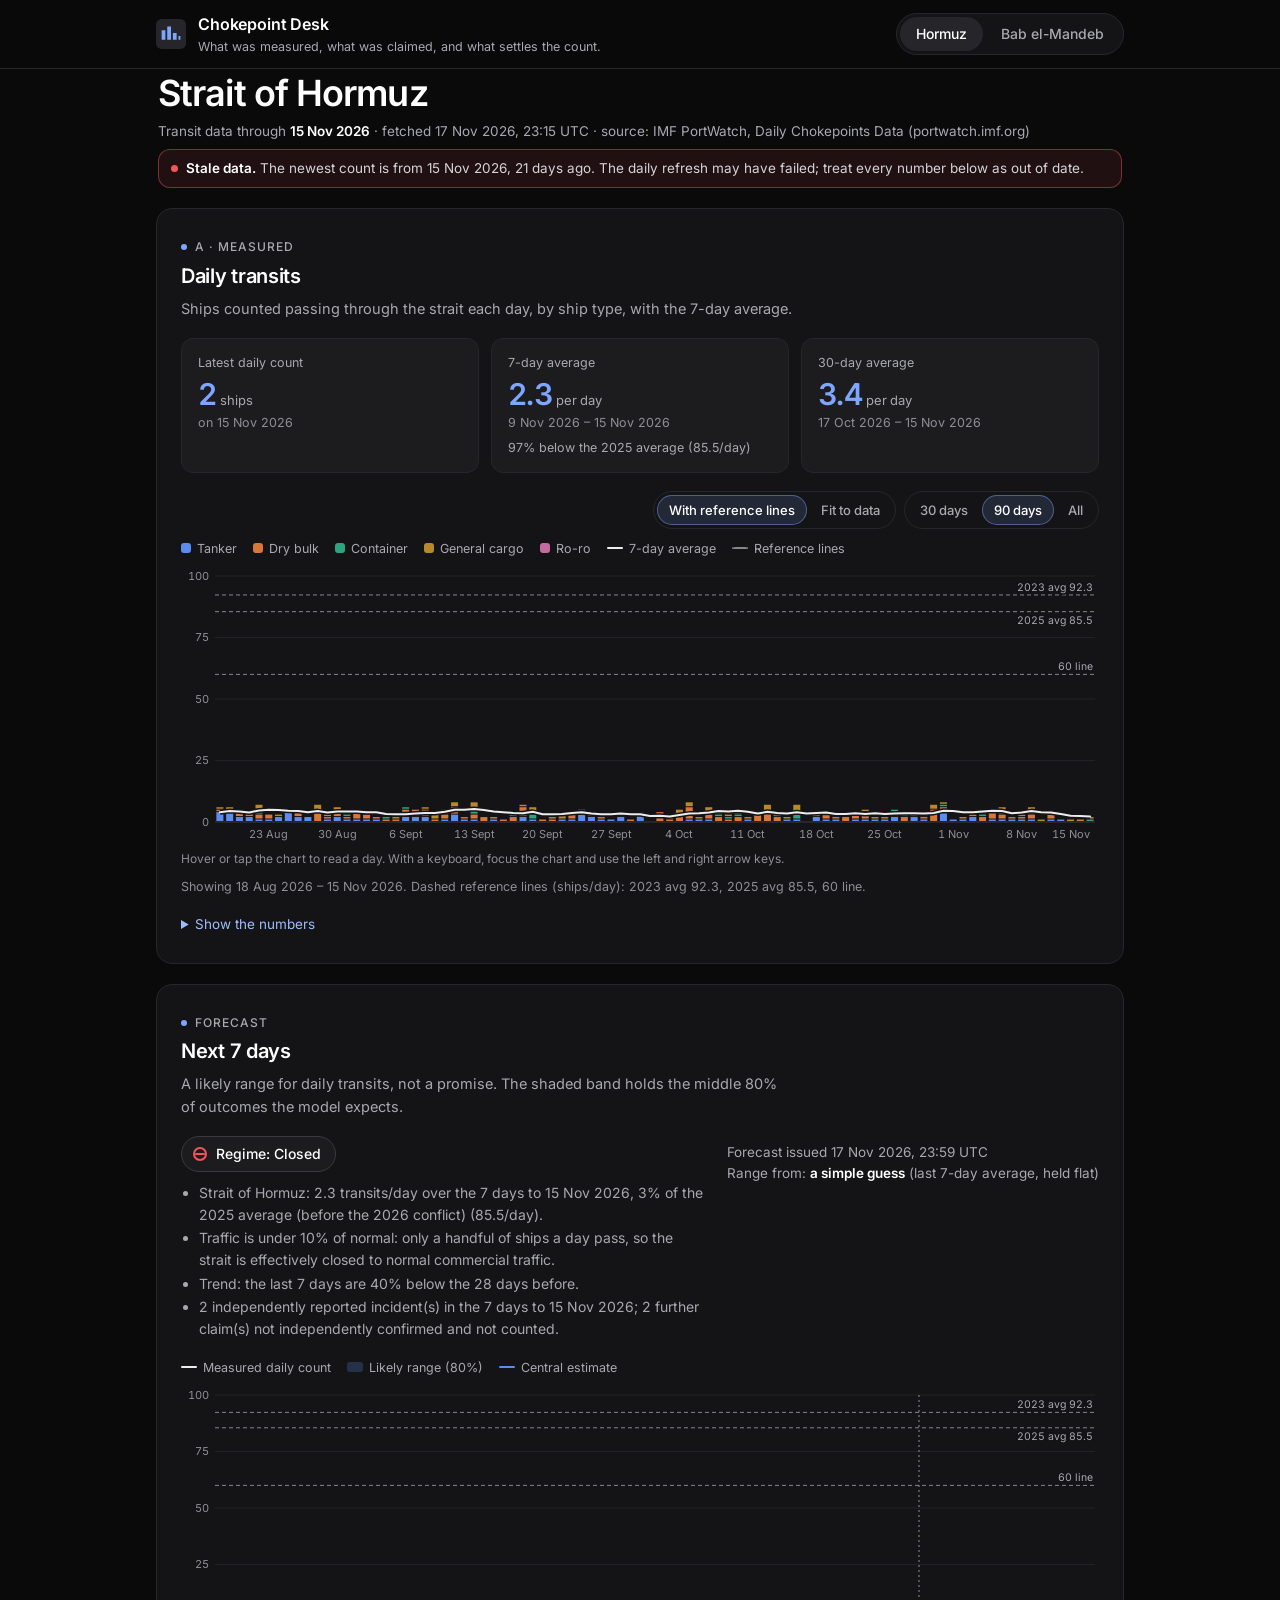
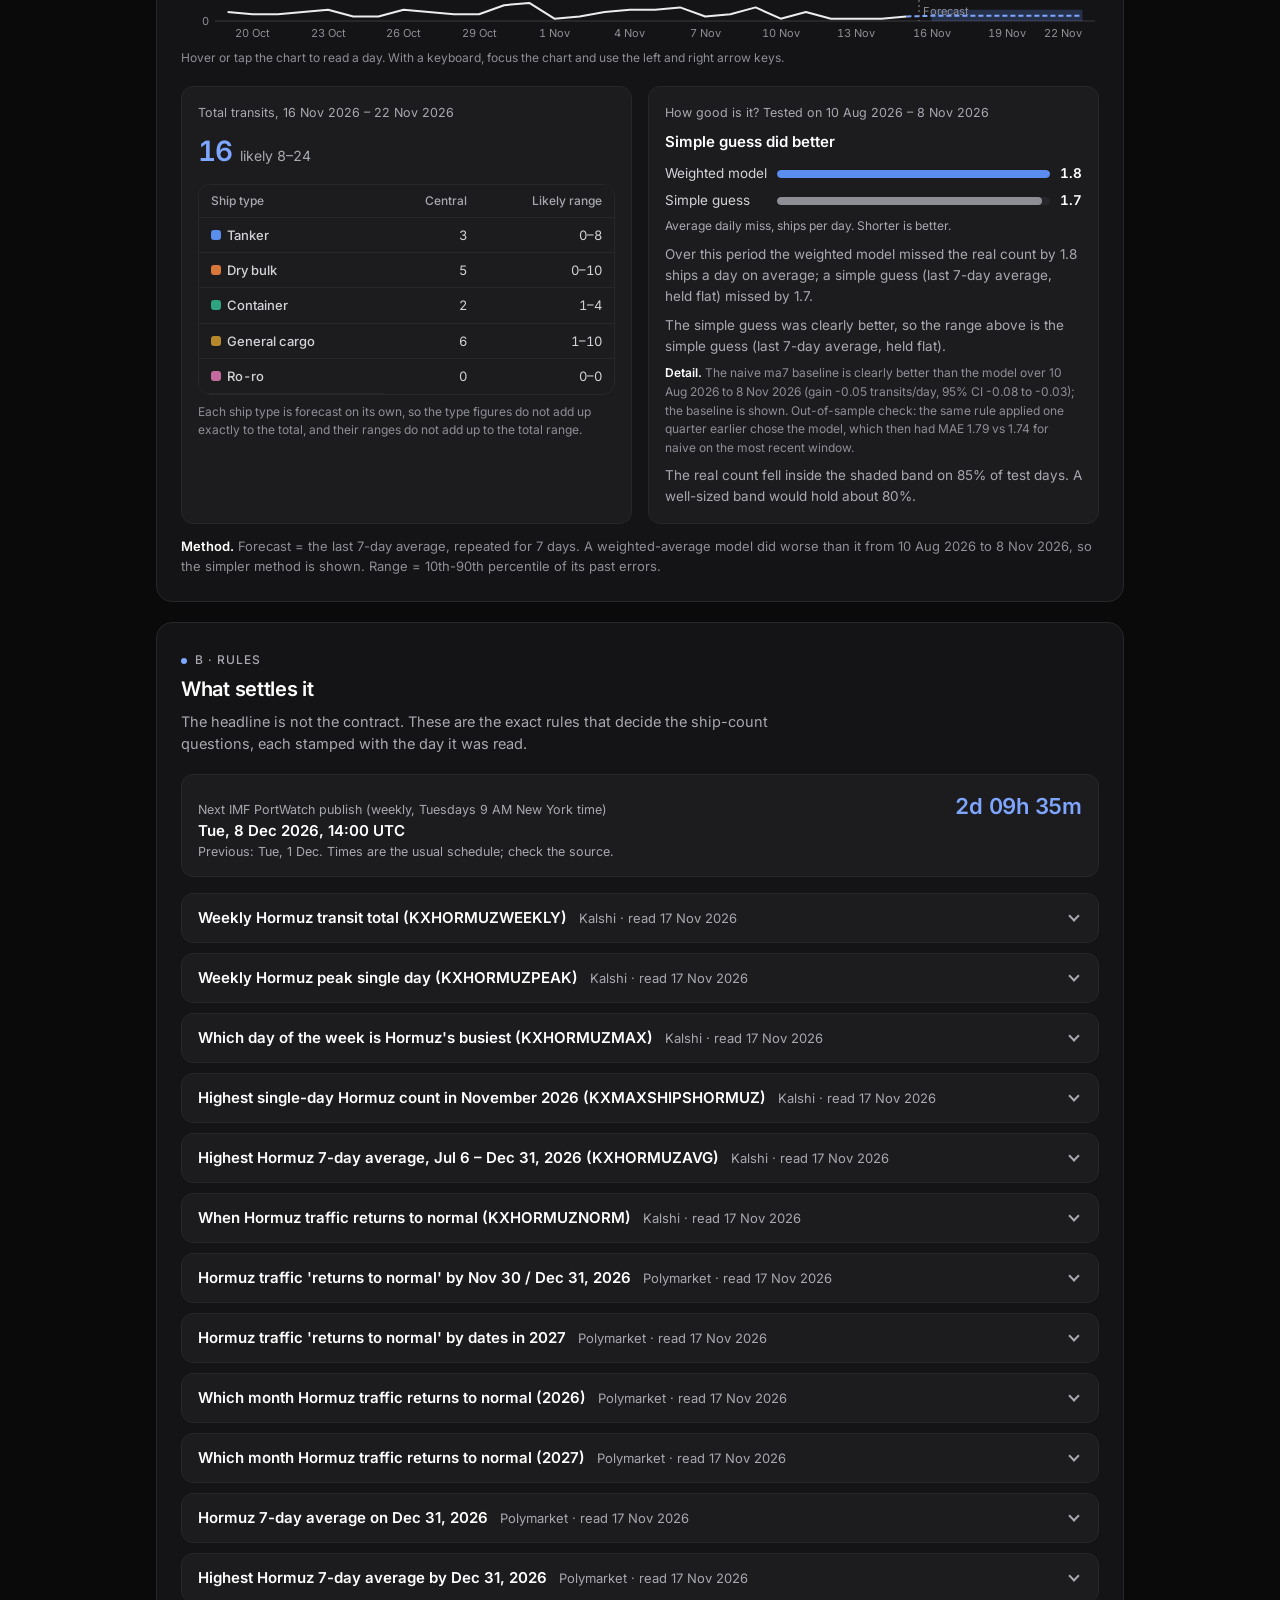
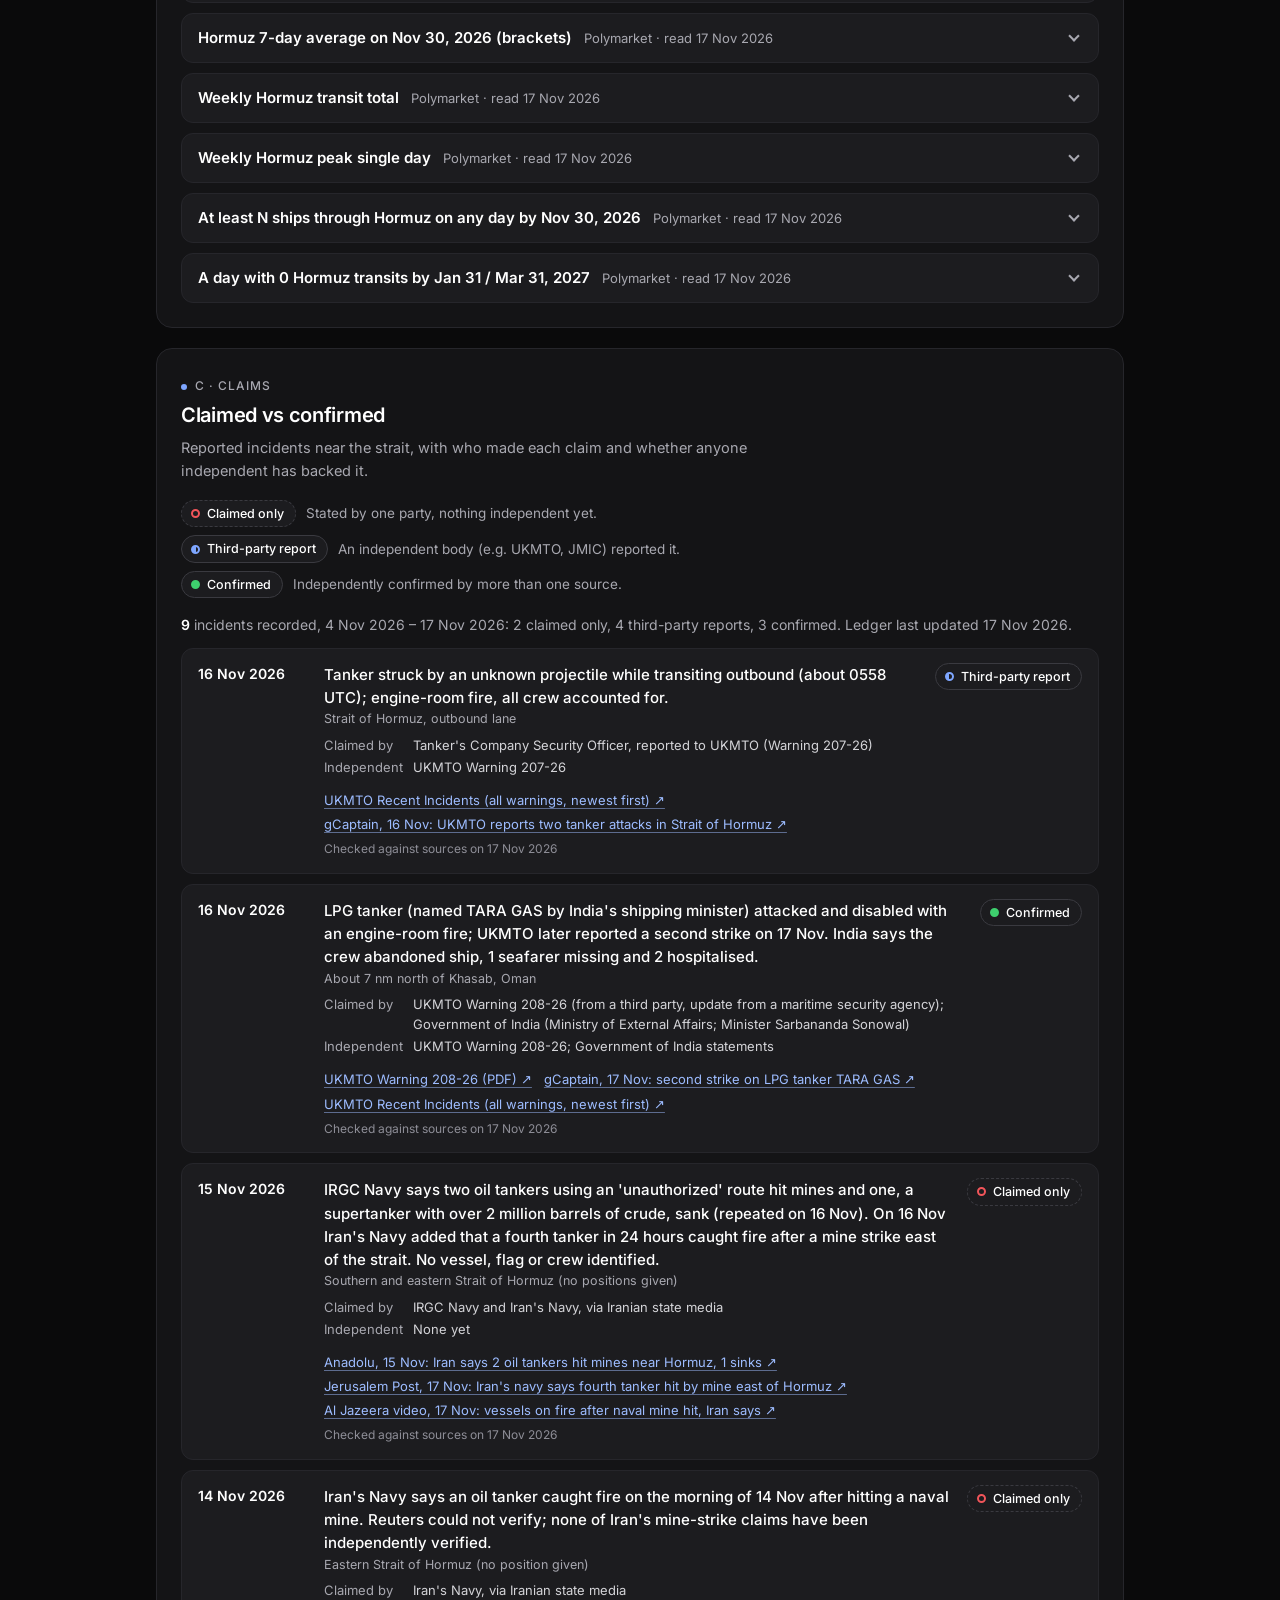
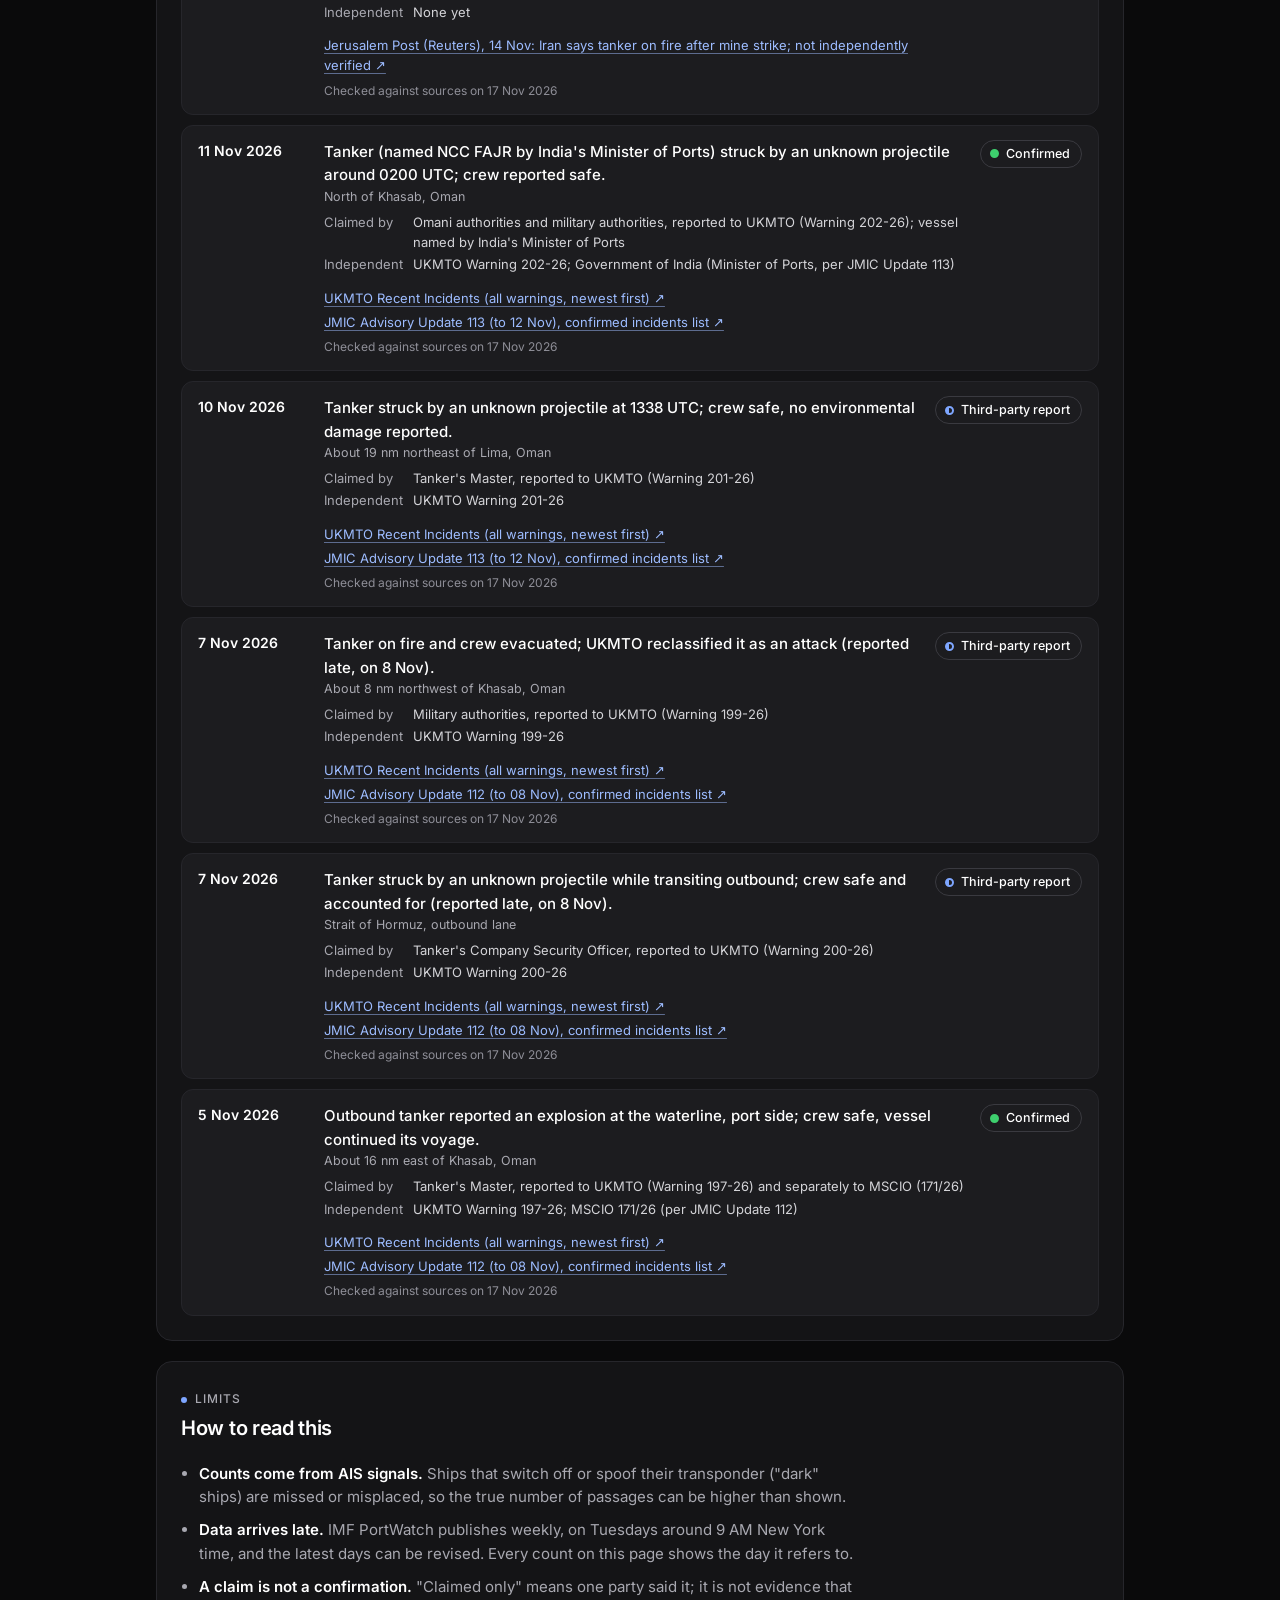
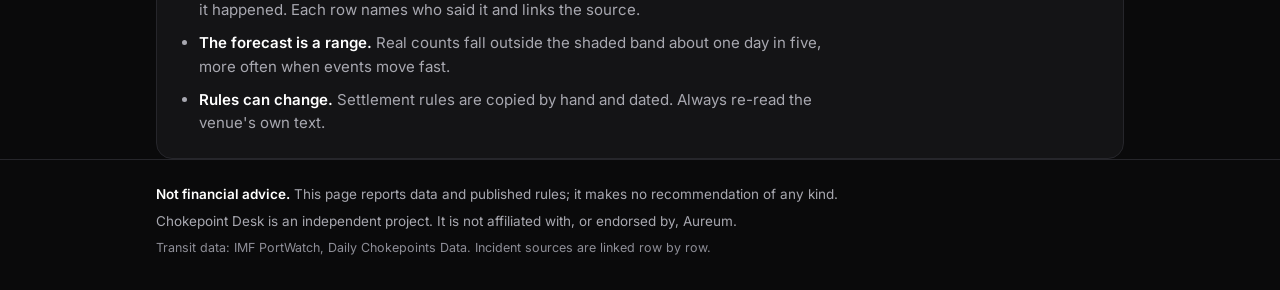
==== commit 5dee05f7: "feat: dark restyle + self-hosted Inter font; publish fonts/ with 1y immutable cache Co-Authored-By: " ====
--- a/index.html
+++ b/index.html
@@ -5,10 +5,12 @@
   <meta name="viewport" content="width=device-width, initial-scale=1">
   <title>Chokepoint Desk</title>
   <meta name="description" content="Daily ship transits through the Strait of Hormuz and Bab el-Mandeb: what was measured, a 7-day forecast, the rules that settle the count, and a ledger of claimed vs confirmed incidents. Every number dated.">
-  <meta name="color-scheme" content="light dark">
-  <meta name="theme-color" content="#f6f6f4" media="(prefers-color-scheme: light)">
-  <meta name="theme-color" content="#121211" media="(prefers-color-scheme: dark)">
-  <link rel="icon" href="data:image/svg+xml,%3Csvg xmlns='http://www.w3.org/2000/svg' viewBox='0 0 32 32'%3E%3Crect width='32' height='32' rx='6' fill='%230b0b0b'/%3E%3Cpath d='M6 22h4V12h-4zM12 22h4V8h-4zM18 22h4V15h-4zM24 22h2V18h-2z' fill='%23fcfcfb'/%3E%3C/svg%3E">
+  <meta name="color-scheme" content="dark">
+  <meta name="theme-color" content="#0a0a0b">
+  <link rel="icon" href="data:image/svg+xml,%3Csvg xmlns='http://www.w3.org/2000/svg' viewBox='0 0 32 32'%3E%3Crect width='32' height='32' rx='6' fill='%2326262a'/%3E%3Cpath d='M6 22h4V12h-4zM12 22h4V8h-4zM18 22h4V15h-4zM24 22h2V18h-2z' fill='%237ea6ff'/%3E%3C/svg%3E">
+  <!-- Inter (Google Fonts, latin subset, weights 400-600 in one variable file), served from this site:
+       no extra connections on slow networks; text shows in the system font until it lands (font-display: swap). -->
+  <link rel="preload" href="fonts/inter-latin-var.woff2" as="font" type="font/woff2" crossorigin>
   <link rel="stylesheet" href="styles.css">
   <script>
     // Start the data downloads before the page body and app.js are parsed.
--- a/styles.css
+++ b/styles.css
@@ -1,256 +1,257 @@
-/* Chokepoint Desk — tokens, then layout, then components. */
+/* Chokepoint Desk — tokens, then layout, then components. Dark only. */
+/* Inter v20 from Google Fonts (SIL OFL 1.1), subset to the page's characters, variable 400-600.
+   Characters outside the subset fall back to the system font. See fonts/README.md. */
+@font-face {
+  font-family: "Inter";
+  font-style: normal;
+  font-weight: 400 600;
+  font-display: swap;
+  src: url("fonts/inter-latin-var.woff2") format("woff2");
+  unicode-range: U+0020-007E, U+00A0-00FF, U+0152-0153, U+2009, U+2013-2014, U+2018-2019, U+201C-201D, U+2022, U+2026, U+202F, U+2032-2033, U+20AC, U+2122, U+2190, U+2192, U+2197, U+2212, U+2264-2265;
+}
 :root {
-  color-scheme: light;
-  --bg: #f6f6f4;
-  --surface: #fcfcfb;
-  --surface-2: #f0efec;
-  --border: #e2e1dc;
-  --text: #0b0b0b;
-  --text-2: #52514e;
-  --text-3: #63625d; /* >= 4.5:1 on surface and surface-2 */
-  --grid: #e9e8e4;
-  --ref: #8a8984;
-  --focus: #2a78d6;
-  --link: #1c5cab;
-
-  /* categorical: slot order is the CVD-safety mechanism; stack follows it.
-     Light steps darkened so every bar is >= 3:1 on the surface (validated:
-     CVD adjacent dE 9.8, normal-vision 18.3, all PASS). */
-  --s1: #2a78d6; /* tanker */
-  --s2: #d4581f; /* dry bulk */
-  --s3: #0b8a6e; /* container */
-  --s4: #b06c00; /* general cargo */
-  --s5: #c4437f; /* ro-ro */
-  --actual: #0b0b0b;
-  --band: rgba(42, 120, 214, 0.18);
-
-  /* status (reserved, always with icon + label) */
-  --good: #0ca30c;
-  --warning: #fab219;
-  --critical: #d03b3b;
-  --good-ink: #006300;
-  --warning-ink: #7a5200;
-  --critical-ink: #a32626;
-  --good-bg: #e6f4e6;
-  --warning-bg: #fdf3dc;
-  --critical-bg: #fbe8e8;
-
-  --radius: 10px;
-  --font: system-ui, -apple-system, "Segoe UI", Roboto, "Helvetica Neue", Arial, sans-serif;
+  color-scheme: dark;
+  --bg: #0a0a0b;        /* page */
+  --surface: #141416;   /* panels */
+  --surface-2: #1c1c1f; /* cards, tiles inside panels */
+  --surface-3: #26262a; /* hover, selected pill */
+  --border: #26262b;    /* thin, low contrast */
+  --border-strong: #3a3a40;
+  --text: #ffffff;      /* headings, key labels */
+  --text-1: #d4d4d8;    /* body */
+  --text-2: #a8a8b0;    /* secondary */
+  --text-3: #8e8e97;    /* muted; >= 4.5:1 on surface-2 */
+  --grid: #222226;
+  --ref: #85858e;
+  --accent: #7ea6ff;    /* the one accent: key numbers, active states */
+  --accent-bg: rgba(126, 166, 255, 0.14);
+  --focus: #9dbcff;
+  --link: #9dbcff;
+
+  /* categorical, fixed order (tanker, dry bulk, container, general cargo, ro-ro).
+     Validated on #141416: lightness band, chroma, CVD adjacent dE 9.4,
+     normal-vision 16.5, every bar >= 3:1. Muted so the blue stays the accent. */
+  --s1: #5b8def;
+  --s2: #d9763a;
+  --s3: #2ea37f;
+  --s4: #b8892a;
+  --s5: #c46a9e;
+  --actual: #ececef;
+  --band: rgba(91, 141, 239, 0.24);
+
+  /* status: small dots, always with an icon or shape plus a label */
+  --good: #3ecf6e;
+  --warning: #e8b43a;
+  --critical: #f2555a;
+  --info: var(--accent);
+  --good-ink: #6fdc93;
+  --warning-ink: #f0c562;
+  --critical-ink: #ff8d8f;
+  --good-bg: rgba(62, 207, 110, 0.10);
+  --warning-bg: rgba(232, 180, 58, 0.10);
+  --critical-bg: rgba(242, 85, 90, 0.10);
+
+  --radius: 16px;
+  --radius-sm: 12px;
+  --font: "Inter", system-ui, -apple-system, "Segoe UI", Roboto, "Helvetica Neue", Arial, sans-serif;
   --mono: ui-monospace, "SF Mono", "Cascadia Mono", Consolas, monospace;
 }
 
-@media (prefers-color-scheme: dark) {
-  :root:not([data-theme="light"]) {
-    color-scheme: dark;
-    --bg: #121211;
-    --surface: #1a1a19;
-    --surface-2: #232321;
-    --border: #2f2f2c;
-    --text: #f0efec;
-    --text-2: #c3c2b7;
-    --text-3: #9a998f;
-    --grid: #2a2a28;
-    --ref: #8f8e86;
-    --focus: #5598e7;
-    --link: #86b6ef;
-    --s1: #3987e5;
-    --s2: #d95926;
-    --s3: #199e70;
-    --s4: #c98500;
-    --s5: #d55181;
-    --actual: #f0efec;
-    --band: rgba(57, 135, 229, 0.26);
-    --good-ink: #6fd46f;
-    --warning-ink: #fab219;
-    --critical-ink: #f08a8a;
-    --good-bg: #16301a;
-    --warning-bg: #33280f;
-    --critical-bg: #3a1a1a;
-  }
-}
-:root[data-theme="dark"] {
-  color-scheme: dark;
-  --bg: #121211; --surface: #1a1a19; --surface-2: #232321; --border: #2f2f2c;
-  --text: #f0efec; --text-2: #c3c2b7; --text-3: #9a998f; --grid: #2a2a28; --ref: #8f8e86;
-  --focus: #5598e7; --link: #86b6ef;
-  --s1: #3987e5; --s2: #d95926; --s3: #199e70; --s4: #c98500; --s5: #d55181;
-  --actual: #f0efec; --band: rgba(57, 135, 229, 0.26);
-  --good-ink: #6fd46f; --warning-ink: #fab219; --critical-ink: #f08a8a;
-  --good-bg: #16301a; --warning-bg: #33280f; --critical-bg: #3a1a1a;
-}
-
 *, *::before, *::after { box-sizing: border-box; }
-html { -webkit-text-size-adjust: 100%; }
+html { -webkit-text-size-adjust: 100%; background: var(--bg); }
 body {
   margin: 0;
   background: var(--bg);
-  color: var(--text);
-  font: 15px/1.5 var(--font);
-  font-variant-numeric: tabular-nums;
+  color: var(--text-1);
+  font: 15px/1.55 var(--font);
+  -webkit-font-smoothing: antialiased;
   overflow-x: hidden;
 }
 h1, h2, h3, p { margin: 0; }
-a { color: var(--link); text-underline-offset: 2px; }
-a:hover { text-decoration-thickness: 2px; }
-:focus-visible { outline: 2px solid var(--focus); outline-offset: 2px; border-radius: 4px; }
+h1, h2, h3, strong { color: var(--text); }
+a { color: var(--link); text-underline-offset: 3px; text-decoration-color: rgba(157, 188, 255, 0.5); }
+a:hover { text-decoration-color: currentColor; }
+:focus-visible { outline: 2px solid var(--focus); outline-offset: 2px; border-radius: 6px; }
 .sr-only { position: absolute; width: 1px; height: 1px; padding: 0; margin: -1px; overflow: hidden; clip: rect(0 0 0 0); white-space: nowrap; border: 0; }
-.skip { position: absolute; left: -999px; top: 8px; background: var(--surface); padding: 8px 12px; z-index: 10; }
+.skip { position: absolute; left: -999px; top: 8px; background: var(--surface-2); color: var(--text); padding: 8px 14px; border-radius: 999px; z-index: 10; }
 .skip:focus { left: 16px; }
 
-.wrap { width: 100%; max-width: 980px; margin: 0 auto; padding: 0 16px; }
-main { display: flex; flex-direction: column; gap: 20px; padding-top: 20px; padding-bottom: 40px; }
+.wrap { width: 100%; max-width: 1000px; margin: 0 auto; padding: 0 16px; }
+main { display: flex; flex-direction: column; gap: 20px; padding-top: 28px; padding-bottom: 48px; }
 main:focus { outline: none; }
+main section { scroll-margin-top: 84px; }
+/* figures line up in columns; kept off prose so Inter's hyphens stay tight */
+.tile__value, .range, .countdown__left, table, .kpi-compare, .chart text, .tooltip { font-variant-numeric: tabular-nums; }
 
 /* masthead */
-.masthead { background: var(--surface); border-bottom: 1px solid var(--border); position: sticky; top: 0; z-index: 5; }
+.masthead { background: rgba(10, 10, 11, 0.88); -webkit-backdrop-filter: blur(10px); backdrop-filter: blur(10px); border-bottom: 1px solid var(--border); position: sticky; top: 0; z-index: 5; }
 .masthead__inner { display: flex; align-items: center; justify-content: space-between; gap: 12px 20px; padding-top: 12px; padding-bottom: 12px; flex-wrap: wrap; }
-.brand { display: flex; align-items: center; gap: 10px; min-width: 0; }
+.brand { display: flex; align-items: center; gap: 12px; min-width: 0; }
 .brand__mark { width: 30px; height: 30px; flex: none; }
-.brand__mark rect { fill: var(--text); }
-.brand__mark path { fill: var(--surface); }
-.brand__name { font-weight: 650; letter-spacing: -0.01em; font-size: 16px; }
+.brand__mark rect { fill: var(--surface-3); }
+.brand__mark path { fill: var(--accent); }
+.brand__name { font-weight: 600; letter-spacing: -0.01em; font-size: 16px; color: var(--text); }
 .brand__tag { font-size: 12.5px; color: var(--text-2); }
 
-.switcher { display: inline-flex; border: 1px solid var(--border); border-radius: 8px; padding: 3px; margin: 0; background: var(--surface-2); }
+/* pill toggles: strait switcher and chart segments share one look */
+.switcher { display: inline-flex; gap: 2px; border: 1px solid var(--border); border-radius: 999px; padding: 3px; margin: 0; background: var(--surface); }
 .switcher label { position: relative; }
 .switcher input { position: absolute; opacity: 0; inset: 0; margin: 0; cursor: pointer; }
-.switcher span { display: block; padding: 6px 14px; border-radius: 6px; font-size: 14px; font-weight: 550; color: var(--text-2); white-space: nowrap; min-height: 32px; line-height: 20px; }
-.switcher input:checked + span { background: var(--surface); color: var(--text); box-shadow: 0 1px 2px rgba(0,0,0,.08), 0 0 0 1px var(--border); }
+.switcher span { display: block; padding: 6px 16px; border-radius: 999px; font-size: 14px; font-weight: 500; color: var(--text-2); white-space: nowrap; min-height: 34px; line-height: 22px; }
+.switcher label:hover span { color: var(--text); }
+.switcher input:checked + span { background: var(--surface-3); color: var(--text); }
 .switcher input:focus-visible + span { outline: 2px solid var(--focus); outline-offset: 1px; }
 
 /* intro */
-.intro h1 { font-size: clamp(24px, 4.5vw, 32px); letter-spacing: -0.02em; font-weight: 680; }
-.stamp { color: var(--text-2); font-size: 13.5px; margin-top: 4px; }
-.offline-note { display: block; margin-top: 8px; border: 1px dashed var(--warning); background: var(--warning-bg); color: var(--text); padding: 8px 12px; border-radius: 8px; }
-
-.notice { border: 1px dashed var(--warning); background: var(--warning-bg); color: var(--text); padding: 10px 14px; border-radius: 8px; font-size: 14px; }
+.intro { padding: 4px 2px 0; }
+.intro h1 { font-size: clamp(26px, 4.5vw, 36px); letter-spacing: -0.025em; font-weight: 600; line-height: 1.15; }
+.stamp { color: var(--text-2); font-size: 13.5px; margin-top: 6px; }
+.offline-note { display: block; margin-top: 8px; border: 1px solid rgba(232, 180, 58, 0.35); background: var(--warning-bg); color: var(--text-1); padding: 8px 12px; border-radius: var(--radius-sm); }
+
+.notice { border: 1px solid rgba(232, 180, 58, 0.35); background: var(--warning-bg); color: var(--text-1); padding: 10px 14px; border-radius: var(--radius-sm); font-size: 14px; }
 
 /* panels */
-.panel { background: var(--surface); border: 1px solid var(--border); border-radius: var(--radius); padding: 20px; min-width: 0; }
-.panel__head { margin-bottom: 16px; max-width: 68ch; }
-.panel__kicker { font-size: 12px; font-weight: 600; text-transform: uppercase; letter-spacing: .08em; color: var(--text-3); }
-.panel h2 { font-size: 20px; letter-spacing: -0.01em; font-weight: 650; margin-top: 2px; }
-.panel__lede { color: var(--text-2); margin-top: 4px; font-size: 14.5px; }
-.panel h3 { font-size: 15px; font-weight: 620; }
+.panel { background: var(--surface); border: 1px solid var(--border); border-radius: var(--radius); padding: 24px; min-width: 0; }
+.panel__head { margin-bottom: 18px; max-width: 68ch; }
+.panel__kicker { display: inline-flex; align-items: center; gap: 8px; font-size: 12px; font-weight: 500; text-transform: uppercase; letter-spacing: .08em; color: var(--text-2); }
+.panel__kicker::before { content: ""; width: 6px; height: 6px; border-radius: 50%; background: var(--accent); }
+.panel h2 { font-size: 20px; letter-spacing: -0.015em; font-weight: 600; margin-top: 4px; }
+.panel__lede { color: var(--text-2); margin-top: 6px; font-size: 14.5px; }
+.panel h3 { font-size: 15px; font-weight: 600; }
 
 /* tiles */
-.tiles { display: grid; grid-template-columns: repeat(3, minmax(0, 1fr)); gap: 12px; margin-bottom: 16px; }
-.tile { border: 1px solid var(--border); border-radius: 8px; padding: 12px 14px; min-width: 0; }
+.tiles { display: grid; grid-template-columns: repeat(3, minmax(0, 1fr)); gap: 12px; margin-bottom: 18px; }
+.tile { background: var(--surface-2); border: 1px solid var(--border); border-radius: var(--radius-sm); padding: 14px 16px; min-width: 0; }
 .tile__label { font-size: 12.5px; color: var(--text-2); }
-.tile__value { font-size: 28px; font-weight: 650; letter-spacing: -0.02em; line-height: 1.15; margin-top: 2px; }
-.tile__unit { font-size: 13px; font-weight: 500; color: var(--text-2); margin-left: 3px; letter-spacing: 0; }
+.tile__value { font-size: 30px; font-weight: 600; letter-spacing: -0.025em; line-height: 1.15; margin-top: 4px; color: var(--accent); }
+.tile__unit { font-size: 13px; font-weight: 400; color: var(--text-2); margin-left: 4px; letter-spacing: 0; }
 .tile__date { font-size: 12.5px; color: var(--text-3); margin-top: 2px; }
 .tile__ctx { font-size: 12.5px; color: var(--text-2); margin-top: 6px; }
 
 /* chart controls + legend */
-.chart-controls { display: flex; flex-wrap: wrap; justify-content: flex-end; gap: 8px; margin-bottom: 8px; }
-.seg { display: inline-flex; border: 1px solid var(--border); border-radius: 7px; overflow: hidden; }
-.seg button { font: inherit; font-size: 13px; padding: 5px 10px; background: transparent; color: var(--text-2); border: 0; border-right: 1px solid var(--border); cursor: pointer; min-height: 32px; }
-.seg button:last-child { border-right: 0; }
-.seg button[aria-pressed="true"] { background: var(--surface-2); color: var(--text); font-weight: 600; }
-
-.legend { display: flex; flex-wrap: wrap; gap: 6px 14px; font-size: 12.5px; color: var(--text-2); margin-bottom: 6px; }
+.chart-controls { display: flex; flex-wrap: wrap; justify-content: flex-end; gap: 8px; margin-bottom: 10px; }
+.seg { display: inline-flex; gap: 2px; border: 1px solid var(--border); border-radius: 999px; padding: 3px; background: var(--surface); }
+.seg button { font: inherit; font-size: 13px; font-weight: 500; padding: 4px 12px; background: transparent; color: var(--text-2); border: 0; border-radius: 999px; cursor: pointer; min-height: 30px; }
+.seg button:hover { color: var(--text); }
+.seg button[aria-pressed="true"] { background: var(--accent-bg); color: var(--text); box-shadow: inset 0 0 0 1px rgba(126, 166, 255, 0.45); }
+.seg button:focus-visible { outline-offset: 1px; }
+
+.legend { display: flex; flex-wrap: wrap; gap: 6px 16px; font-size: 12.5px; color: var(--text-2); margin-bottom: 8px; }
 .legend__item { display: inline-flex; align-items: center; gap: 6px; }
-.swatch { width: 10px; height: 10px; border-radius: 2px; flex: none; }
+.swatch { width: 10px; height: 10px; border-radius: 3px; flex: none; }
 .swatch--line { width: 16px; height: 2px; border-radius: 1px; }
 .swatch--dash { width: 16px; height: 0; border-top: 2px dashed var(--ref); background: none !important; }
-.swatch--band { width: 16px; height: 10px; border-radius: 2px; background: var(--band); }
-
-.chart { position: relative; width: 100%; min-height: 240px; touch-action: pan-y; border-radius: 6px; }
+.swatch--band { width: 16px; height: 10px; border-radius: 3px; background: var(--band); }
+
+.chart { position: relative; width: 100%; min-height: 240px; touch-action: pan-y; border-radius: 8px; }
 .chart svg { display: block; width: 100%; height: auto; overflow: visible; }
 .chart text { font-family: var(--font); font-size: 11px; fill: var(--text-3); }
 .chart .ref-label { fill: var(--text-2); font-size: 10.5px; paint-order: stroke; stroke: var(--surface); stroke-width: 3px; }
-.chart .axis-line { stroke: var(--border); }
+.chart .axis-line { stroke: var(--border-strong); }
 .chart .grid-line { stroke: var(--grid); }
 .chart .ref-line { stroke: var(--ref); stroke-dasharray: 4 3; stroke-width: 1; }
 .chart .ma-line { fill: none; stroke: var(--actual); stroke-width: 2; stroke-linejoin: round; stroke-linecap: round; }
 .chart .ma-halo { fill: none; stroke: var(--surface); stroke-width: 5; stroke-linejoin: round; }
 .chart .actual-line { fill: none; stroke: var(--actual); stroke-width: 2; stroke-linejoin: round; }
 .chart .band { fill: var(--band); }
-.chart .p50-line { fill: none; stroke: var(--s1); stroke-width: 2; stroke-dasharray: 5 3; }
+.chart .p50-line { fill: none; stroke: var(--accent); stroke-width: 2; stroke-dasharray: 5 3; }
 .chart .divider { stroke: var(--text-3); stroke-width: 1; }
 .chart .cursor { stroke: var(--text-2); stroke-width: 1; }
 .chart .hit { fill: transparent; cursor: crosshair; }
 .chart-note { font-size: 12.5px; color: var(--text-3); margin-top: 8px; }
-.chart-hint { font-size: 12px; color: var(--text-3); margin-top: 2px; }
-.stale-note { display: block; margin-top: 8px; border: 1px solid var(--critical); background: var(--critical-bg); color: var(--text); padding: 8px 12px; border-radius: 8px; }
+.chart-hint { font-size: 12px; color: var(--text-3); margin-top: 4px; }
+.stale-note { display: block; margin-top: 8px; border: 1px solid rgba(242, 85, 90, 0.45); background: var(--critical-bg); color: var(--text-1); padding: 8px 12px; border-radius: var(--radius-sm); }
+.stale-note::before { content: ""; display: inline-block; width: 7px; height: 7px; border-radius: 50%; background: var(--critical); margin-right: 8px; vertical-align: 1px; }
 .fine-print { font-size: 12px; color: var(--text-3); margin-top: 8px; }
 
-.tooltip { position: fixed; z-index: 20; pointer-events: none; background: var(--surface); color: var(--text); border: 1px solid var(--border); border-radius: 8px; padding: 8px 10px; font-size: 12.5px; box-shadow: 0 4px 16px rgba(0,0,0,.12); min-width: 160px; max-width: 240px; }
-.tooltip__date { font-weight: 600; margin-bottom: 4px; }
+.tooltip { position: fixed; z-index: 20; pointer-events: none; background: var(--surface-2); color: var(--text-1); border: 1px solid var(--border-strong); border-radius: var(--radius-sm); padding: 10px 12px; font-size: 12.5px; box-shadow: 0 8px 28px rgba(0,0,0,.5); min-width: 160px; max-width: 240px; }
+.tooltip__date { font-weight: 600; color: var(--text); margin-bottom: 4px; }
 .tooltip__row { display: flex; align-items: center; gap: 6px; justify-content: space-between; }
 .tooltip__row span:first-child { display: inline-flex; align-items: center; gap: 6px; color: var(--text-2); }
-.tooltip__row--total { border-top: 1px solid var(--border); margin-top: 4px; padding-top: 4px; font-weight: 600; }
+.tooltip__row--total { border-top: 1px solid var(--border-strong); margin-top: 4px; padding-top: 4px; font-weight: 600; color: var(--text); }
 
 /* tables */
-.table-toggle { margin-top: 12px; }
+.table-toggle { margin-top: 14px; }
 .table-toggle summary { cursor: pointer; font-size: 13.5px; color: var(--link); width: max-content; padding: 4px 0; }
-.table-scroll { overflow-x: auto; max-height: 360px; overflow-y: auto; margin-top: 8px; border: 1px solid var(--border); border-radius: 8px; }
+.table-scroll { overflow-x: auto; max-height: 360px; overflow-y: auto; margin-top: 8px; border: 1px solid var(--border); border-radius: var(--radius-sm); }
 table { border-collapse: collapse; width: 100%; font-size: 13px; }
-th, td { text-align: right; padding: 6px 10px; border-bottom: 1px solid var(--border); white-space: nowrap; }
+th, td { text-align: right; padding: 7px 12px; border-bottom: 1px solid var(--border); white-space: nowrap; }
 th:first-child, td:first-child { text-align: left; }
-thead th { position: sticky; top: 0; background: var(--surface-2); font-weight: 600; color: var(--text-2); font-size: 12px; }
+thead th { position: sticky; top: 0; background: var(--surface-2); font-weight: 500; color: var(--text-2); font-size: 12px; }
 tbody tr:last-child td { border-bottom: 0; }
 
 /* forecast */
-.f-top { display: flex; flex-wrap: wrap; gap: 12px 24px; align-items: flex-start; margin-bottom: 16px; }
-.regime { display: inline-flex; align-items: center; gap: 8px; font-weight: 650; font-size: 14px; padding: 6px 12px 6px 10px; border-radius: 999px; }
+.f-top { display: flex; flex-wrap: wrap; gap: 12px 24px; align-items: flex-start; margin-bottom: 18px; }
+.regime { display: inline-flex; align-items: center; gap: 8px; font-weight: 500; font-size: 14px; padding: 6px 14px 6px 10px; border-radius: 999px; background: var(--surface-2); border: 1px solid var(--border-strong); color: var(--text); }
 .regime svg { width: 16px; height: 16px; flex: none; }
-.regime--open { background: var(--good-bg); color: var(--good-ink); }
-.regime--contested { background: var(--warning-bg); color: var(--warning-ink); }
-.regime--closed { background: var(--critical-bg); color: var(--critical-ink); }
+.regime--open svg { color: var(--good); }
+.regime--contested svg { color: var(--warning); }
+.regime--closed svg { color: var(--critical); }
 .regime-block { min-width: 0; flex: 1 1 280px; }
-.regime-reasons { margin: 8px 0 0; padding-left: 18px; color: var(--text-2); font-size: 14px; }
+.regime-reasons { margin: 10px 0 0; padding-left: 18px; color: var(--text-2); font-size: 14px; }
 .regime-reasons li + li { margin-top: 2px; }
-.f-grid { display: grid; grid-template-columns: minmax(0, 1fr) minmax(0, 1fr); gap: 16px; margin-top: 16px; }
-.f-card { border: 1px solid var(--border); border-radius: 8px; padding: 14px; min-width: 0; }
+.f-grid { display: grid; grid-template-columns: minmax(0, 1fr) minmax(0, 1fr); gap: 16px; margin-top: 18px; }
+.f-card { background: var(--surface-2); border: 1px solid var(--border); border-radius: var(--radius-sm); padding: 16px; min-width: 0; }
 .f-card p + p { margin-top: 8px; }
 .f-card .muted { color: var(--text-2); font-size: 13.5px; }
-.range { font-size: 26px; font-weight: 650; letter-spacing: -0.02em; }
-.range small { font-size: 14px; font-weight: 500; color: var(--text-2); letter-spacing: 0; }
+.range { font-size: 28px; font-weight: 600; letter-spacing: -0.025em; color: var(--accent); }
+.range small { font-size: 14px; font-weight: 400; color: var(--text-2); letter-spacing: 0; }
 .kpi-compare { display: grid; grid-template-columns: auto 1fr auto; gap: 6px 10px; align-items: center; margin: 10px 0; font-size: 13.5px; }
-.kpi-bar { height: 8px; border-radius: 4px; background: var(--surface-2); overflow: hidden; }
+.kpi-bar { height: 8px; border-radius: 4px; background: var(--surface-3); overflow: hidden; }
 .kpi-bar > span { display: block; height: 100%; border-radius: 4px; }
-.verdict { font-weight: 650; font-size: 15px; margin: 4px 0 2px; }
+.verdict { font-weight: 600; font-size: 15px; margin: 4px 0 2px; color: var(--text); }
 .method { font-size: 13px; color: var(--text-3); margin-top: 12px; }
 
 /* countdown */
-.countdown { display: flex; flex-wrap: wrap; align-items: baseline; justify-content: space-between; gap: 6px 20px; border: 1px solid var(--border); background: var(--surface-2); border-radius: 8px; padding: 12px 14px; margin-bottom: 16px; }
+.countdown { display: flex; flex-wrap: wrap; align-items: baseline; justify-content: space-between; gap: 6px 20px; border: 1px solid var(--border); background: var(--surface-2); border-radius: var(--radius-sm); padding: 14px 16px; margin-bottom: 16px; }
 .countdown__label { font-size: 12.5px; color: var(--text-2); }
-.countdown__when { font-weight: 600; }
-.countdown__left { font-family: var(--mono); font-size: 20px; font-weight: 600; letter-spacing: -0.01em; }
+.countdown__when { font-weight: 600; color: var(--text); }
+.countdown__left { font-size: 22px; font-weight: 600; letter-spacing: -0.01em; color: var(--accent); }
 
 /* rules */
-.rules { display: grid; gap: 12px; }
-.rule { border: 1px solid var(--border); border-radius: 8px; padding: 14px; min-width: 0; }
+.rules { display: grid; gap: 10px; }
+.rule { background: var(--surface-2); border: 1px solid var(--border); border-radius: var(--radius-sm); padding: 0; min-width: 0; }
 .rule--example, .lrow--example { border-style: dashed; border-color: var(--ref); }
-.rule__head { display: flex; flex-wrap: wrap; align-items: baseline; justify-content: space-between; gap: 4px 12px; margin-bottom: 10px; }
+.rule__head { display: flex; align-items: center; justify-content: space-between; gap: 12px; padding: 12px 16px; cursor: pointer; list-style: none; min-height: 48px; border-radius: var(--radius-sm); }
+.rule__head::-webkit-details-marker { display: none; }
+.rule__head:hover { background: var(--surface-3); }
+.rule__title { display: flex; flex-wrap: wrap; align-items: baseline; gap: 2px 12px; min-width: 0; }
+.rule__chev { flex: none; width: 8px; height: 8px; border-right: 2px solid var(--text-2); border-bottom: 2px solid var(--text-2); transform: rotate(45deg); margin: -4px 4px 0 0; }
+.rule[open] .rule__chev { transform: rotate(-135deg); margin-top: 4px; }
+.rule[open] .rule__head { border-bottom: 1px solid var(--border); border-radius: var(--radius-sm) var(--radius-sm) 0 0; margin-bottom: 12px; }
+.rule > .rule__foot { margin-left: 16px; margin-right: 16px; margin-bottom: 12px; }
 .rule__venue { font-size: 13px; color: var(--text-2); }
-.rule dl { display: grid; grid-template-columns: max-content minmax(0, 1fr); gap: 6px 16px; margin: 0; font-size: 14px; }
+.rule dl { display: grid; grid-template-columns: max-content minmax(0, 1fr); gap: 6px 16px; margin: 0 16px; font-size: 14px; }
 .rule dt { color: var(--text-2); }
 .rule dd { margin: 0; overflow-wrap: anywhere; }
-.cmp { font-weight: 650; }
-.cmp small { font-weight: 500; color: var(--text-2); }
-.rule__foot { display: flex; flex-wrap: wrap; gap: 4px 16px; justify-content: space-between; margin-top: 10px; padding-top: 10px; border-top: 1px solid var(--border); font-size: 13px; color: var(--text-2); }
-.tag-example { display: inline-block; font-size: 11px; font-weight: 700; letter-spacing: .08em; padding: 2px 6px; border-radius: 4px; border: 1px solid var(--ref); color: var(--text-2); vertical-align: 2px; margin-right: 6px; }
-.empty { color: var(--text-2); font-size: 14px; border: 1px dashed var(--border); border-radius: 8px; padding: 14px; }
-
-/* ledger */
-.status-key { list-style: none; padding: 0; margin: 0 0 14px; display: grid; gap: 6px; font-size: 13.5px; color: var(--text-2); }
+.cmp { font-weight: 600; color: var(--text); }
+.rule-notes summary { cursor: pointer; list-style: none; }
+.rule-notes summary::-webkit-details-marker { display: none; }
+.rule-notes__more, .rule-notes__less { color: var(--link); white-space: nowrap; }
+.rule-notes__less, .rule-notes[open] .rule-notes__more, .rule-notes[open] .rule-notes__preview { display: none; }
+.rule-notes[open] .rule-notes__less { display: inline; }
+.rule-notes[open] p { margin-bottom: 4px; }
+.rule-notes p { margin: 0; white-space: pre-line; }
+.cmp small { font-weight: 400; color: var(--text-2); }
+.rule__foot { display: flex; flex-wrap: wrap; gap: 4px 16px; justify-content: space-between; margin-top: 12px; padding-top: 10px; border-top: 1px solid var(--border); font-size: 13px; color: var(--text-2); }
+.tag-example { display: inline-block; font-size: 11px; font-weight: 600; letter-spacing: .08em; padding: 2px 8px; border-radius: 999px; border: 1px solid var(--ref); color: var(--text-2); vertical-align: 2px; margin-right: 6px; }
+.empty { color: var(--text-2); font-size: 14px; border: 1px dashed var(--border-strong); border-radius: var(--radius-sm); padding: 14px 16px; }
+
+/* ledger: status dots (red claimed, blue third-party, green confirmed); shape differs too */
+.status-key { list-style: none; padding: 0; margin: 0 0 16px; display: grid; gap: 8px; font-size: 13.5px; color: var(--text-2); }
 .status-key li { display: flex; flex-wrap: wrap; align-items: center; gap: 4px 10px; }
-.chip { display: inline-flex; align-items: center; gap: 6px; font-size: 12.5px; font-weight: 600; padding: 2px 9px 2px 7px; border-radius: 999px; border: 1px solid var(--border); color: var(--text); white-space: nowrap; background: var(--surface); }
-.chip__icon { width: 10px; height: 10px; border-radius: 50%; border: 2px solid var(--text-3); flex: none; }
-.chip--third_party_report .chip__icon { border-color: var(--text-2); background: linear-gradient(90deg, var(--text-2) 50%, transparent 50%); }
-.chip--confirmed .chip__icon { border-color: var(--text); background: var(--text); }
+.chip { display: inline-flex; align-items: center; gap: 7px; font-size: 12.5px; font-weight: 500; padding: 3px 11px 3px 9px; border-radius: 999px; border: 1px solid var(--border-strong); color: var(--text); white-space: nowrap; background: var(--surface-2); }
+.chip__icon { width: 9px; height: 9px; border-radius: 50%; border: 2px solid var(--text-3); flex: none; }
+.chip--claimed_only .chip__icon { border-color: var(--critical); }
+.chip--third_party_report .chip__icon { border-color: var(--info); background: linear-gradient(90deg, var(--info) 50%, transparent 50%); }
+.chip--confirmed .chip__icon { border-color: var(--good); background: var(--good); }
 .chip--claimed_only { border-style: dashed; }
 .ledger-summary { font-size: 14px; color: var(--text-2); margin-bottom: 12px; }
-.ledger-summary strong { color: var(--text); }
 .ledger { display: grid; gap: 10px; }
-.lrow { border: 1px solid var(--border); border-radius: 8px; padding: 12px 14px; display: grid; grid-template-columns: 110px minmax(0, 1fr) auto; gap: 4px 16px; align-items: start; }
-.lrow__date { font-weight: 600; font-size: 14px; }
+.lrow { background: var(--surface-2); border: 1px solid var(--border); border-radius: var(--radius-sm); padding: 14px 16px; display: grid; grid-template-columns: 110px minmax(0, 1fr) auto; gap: 4px 16px; align-items: start; }
+.lrow__date { font-weight: 600; font-size: 14px; color: var(--text); }
 .lrow__place { font-size: 12.5px; color: var(--text-2); }
-.lrow__summary { font-weight: 550; }
+.lrow__summary { font-weight: 500; color: var(--text); }
 .lrow__meta { display: grid; grid-template-columns: max-content minmax(0, 1fr); gap: 2px 10px; font-size: 13px; margin-top: 6px; }
 .lrow__meta dt { color: var(--text-2); }
 .lrow__meta dd { margin: 0; overflow-wrap: anywhere; }
@@ -258,14 +259,12 @@
 .lrow__verified { font-size: 12px; color: var(--text-3); margin-top: 6px; }
 
 /* limits */
-.panel--limits { background: var(--surface-2); }
-.limits { margin: 0; padding-left: 18px; display: grid; gap: 8px; color: var(--text-2); max-width: 75ch; }
-.limits strong { color: var(--text); }
+.panel--limits { background: var(--surface); }
+.limits { margin: 0; padding-left: 18px; display: grid; gap: 10px; color: var(--text-2); max-width: 75ch; }
 
 /* footer */
-.footer { border-top: 1px solid var(--border); background: var(--surface); padding: 20px 0 28px; font-size: 13.5px; color: var(--text-2); }
+.footer { border-top: 1px solid var(--border); background: var(--bg); padding: 24px 0 32px; font-size: 13.5px; color: var(--text-2); }
 .footer p + p { margin-top: 6px; }
-.footer strong { color: var(--text); }
 .footer__src { color: var(--text-3); font-size: 12.5px; }
 
 .error { color: var(--critical-ink); font-size: 14px; }
@@ -273,9 +272,11 @@
 /* phone */
 @media (max-width: 640px) {
   body { font-size: 14.5px; }
-  .panel { padding: 16px 14px; }
-  .tiles { grid-template-columns: 1fr 1fr; }
+  main { padding-top: 20px; gap: 16px; }
+  .panel { padding: 18px 14px; border-radius: 14px; }
+  .tiles { grid-template-columns: 1fr 1fr; gap: 10px; }
   .tiles .tile:last-child { grid-column: 1 / -1; }
+  .tile { padding: 12px 14px; }
   .tile__value { font-size: 24px; }
   .f-grid { grid-template-columns: 1fr; }
   .lrow { grid-template-columns: minmax(0, 1fr) auto; }
@@ -285,14 +286,16 @@
   .switcher { width: 100%; }
   .switcher label { flex: 1; text-align: center; }
   .chart-controls { justify-content: flex-start; }
+  .seg button { padding: 4px 10px; }
   .rule dl { grid-template-columns: 1fr; gap: 0; }
   .rule dd { margin-bottom: 6px; }
 }
 
 @media (prefers-reduced-motion: no-preference) {
-  .switcher span, .seg button { transition: background-color .15s, color .15s; }
+  .switcher span, .seg button, .rule__head { transition: background-color .15s, color .15s; }
 }
 
 @media (forced-colors: active) {
   .chip__icon, .swatch { forced-color-adjust: none; }
-}
+  .panel__kicker::before { forced-color-adjust: none; }
+}
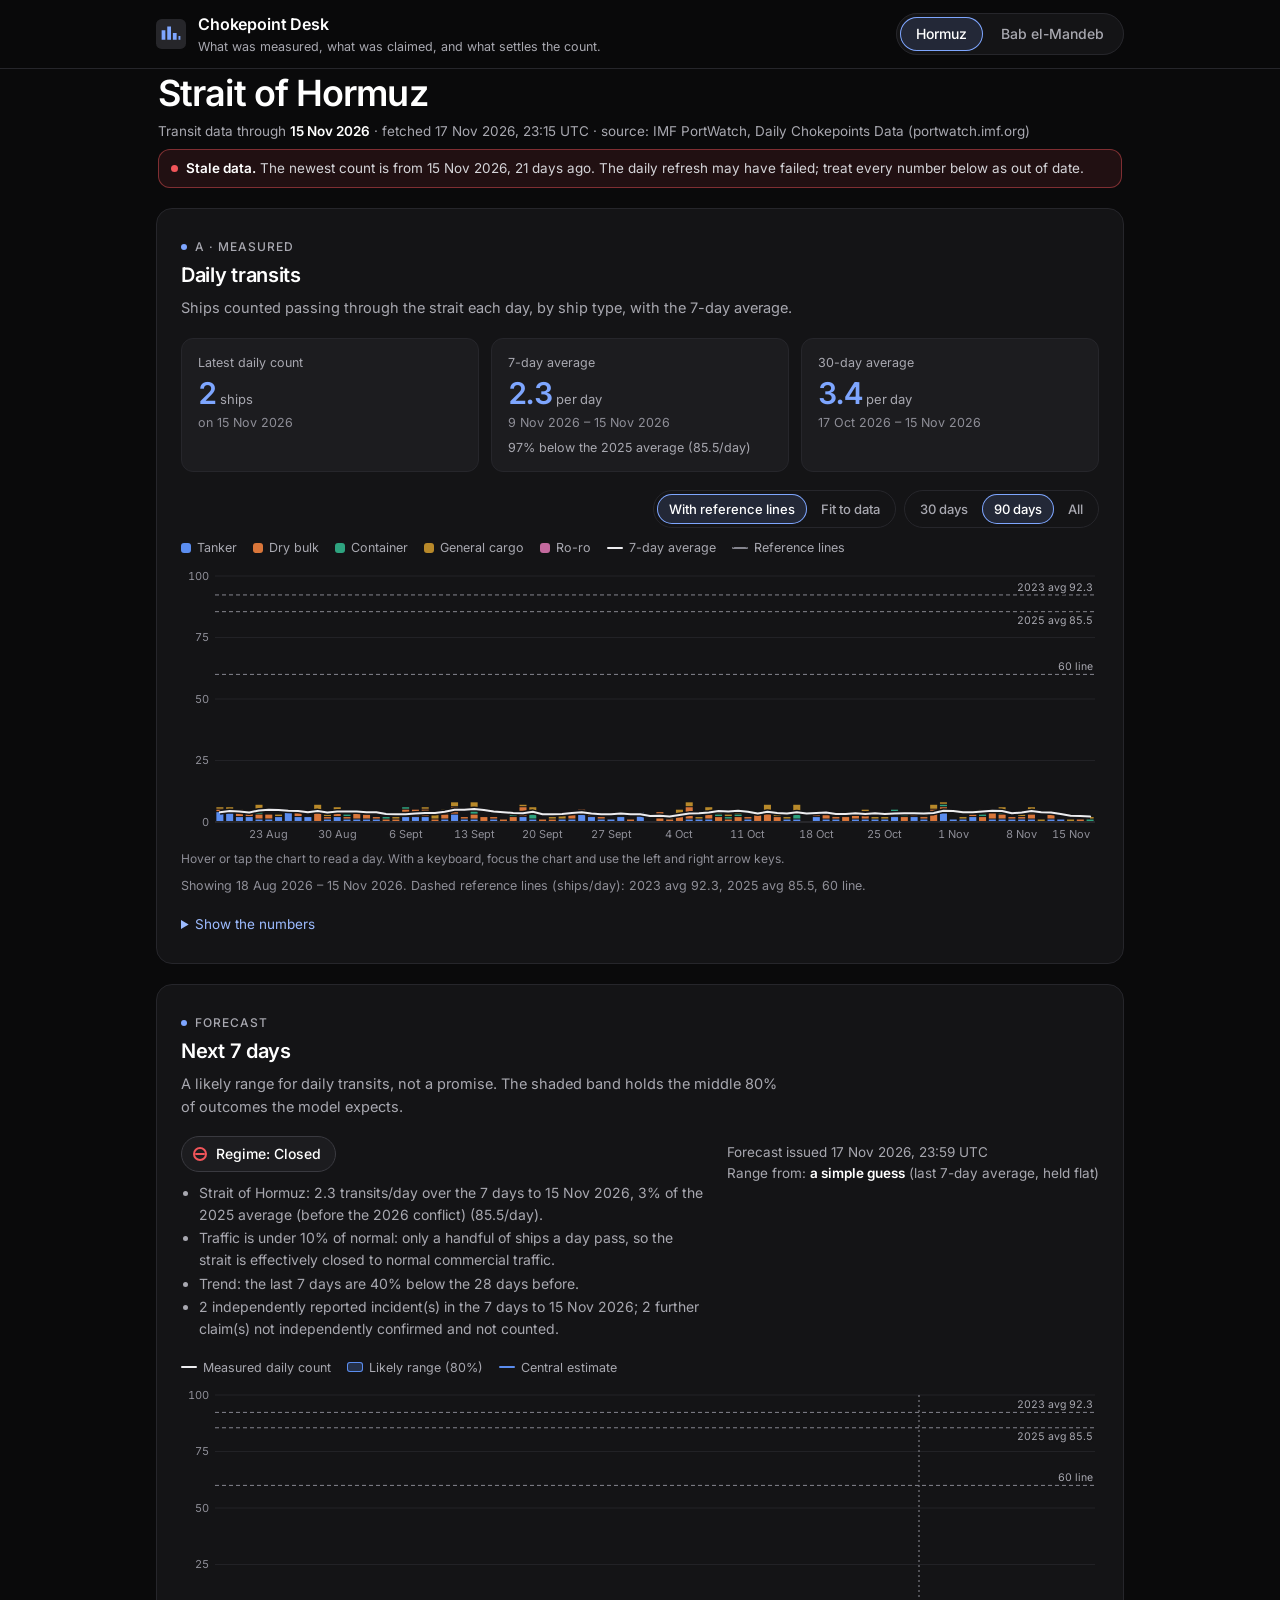
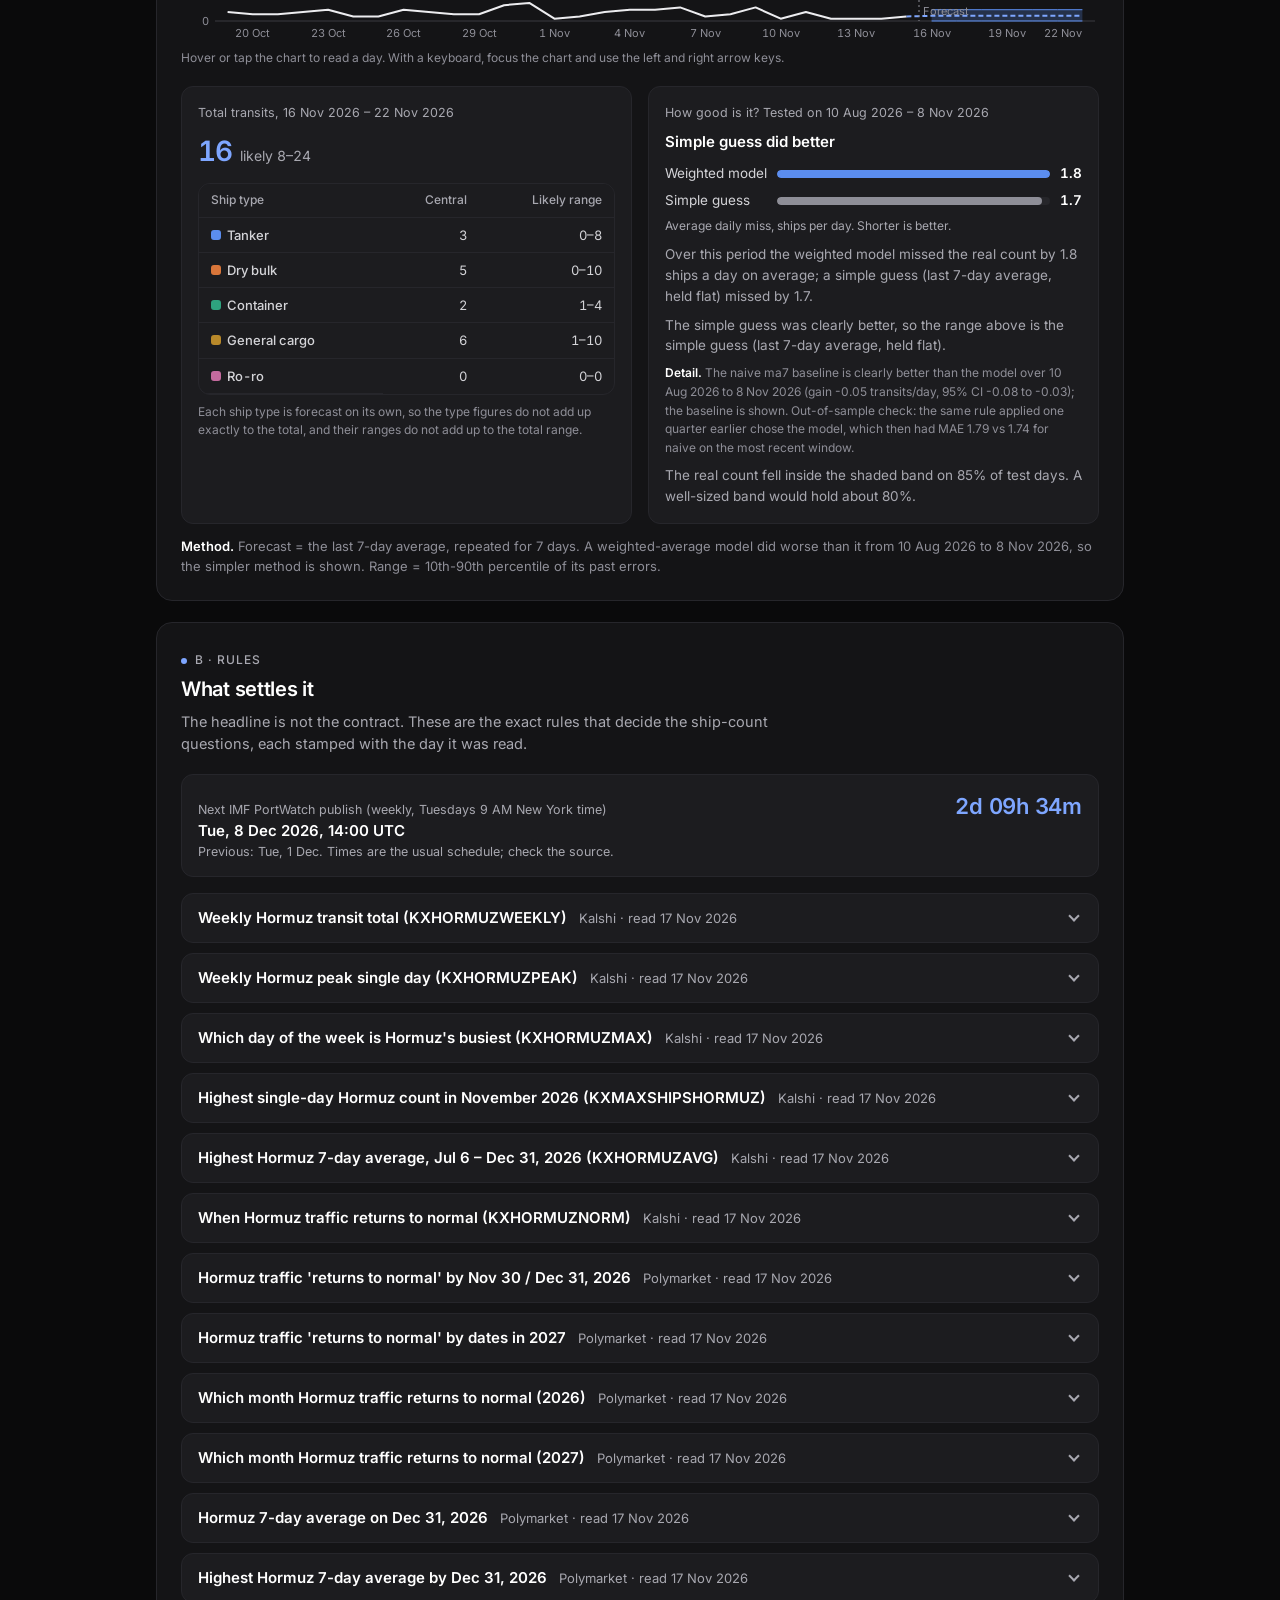
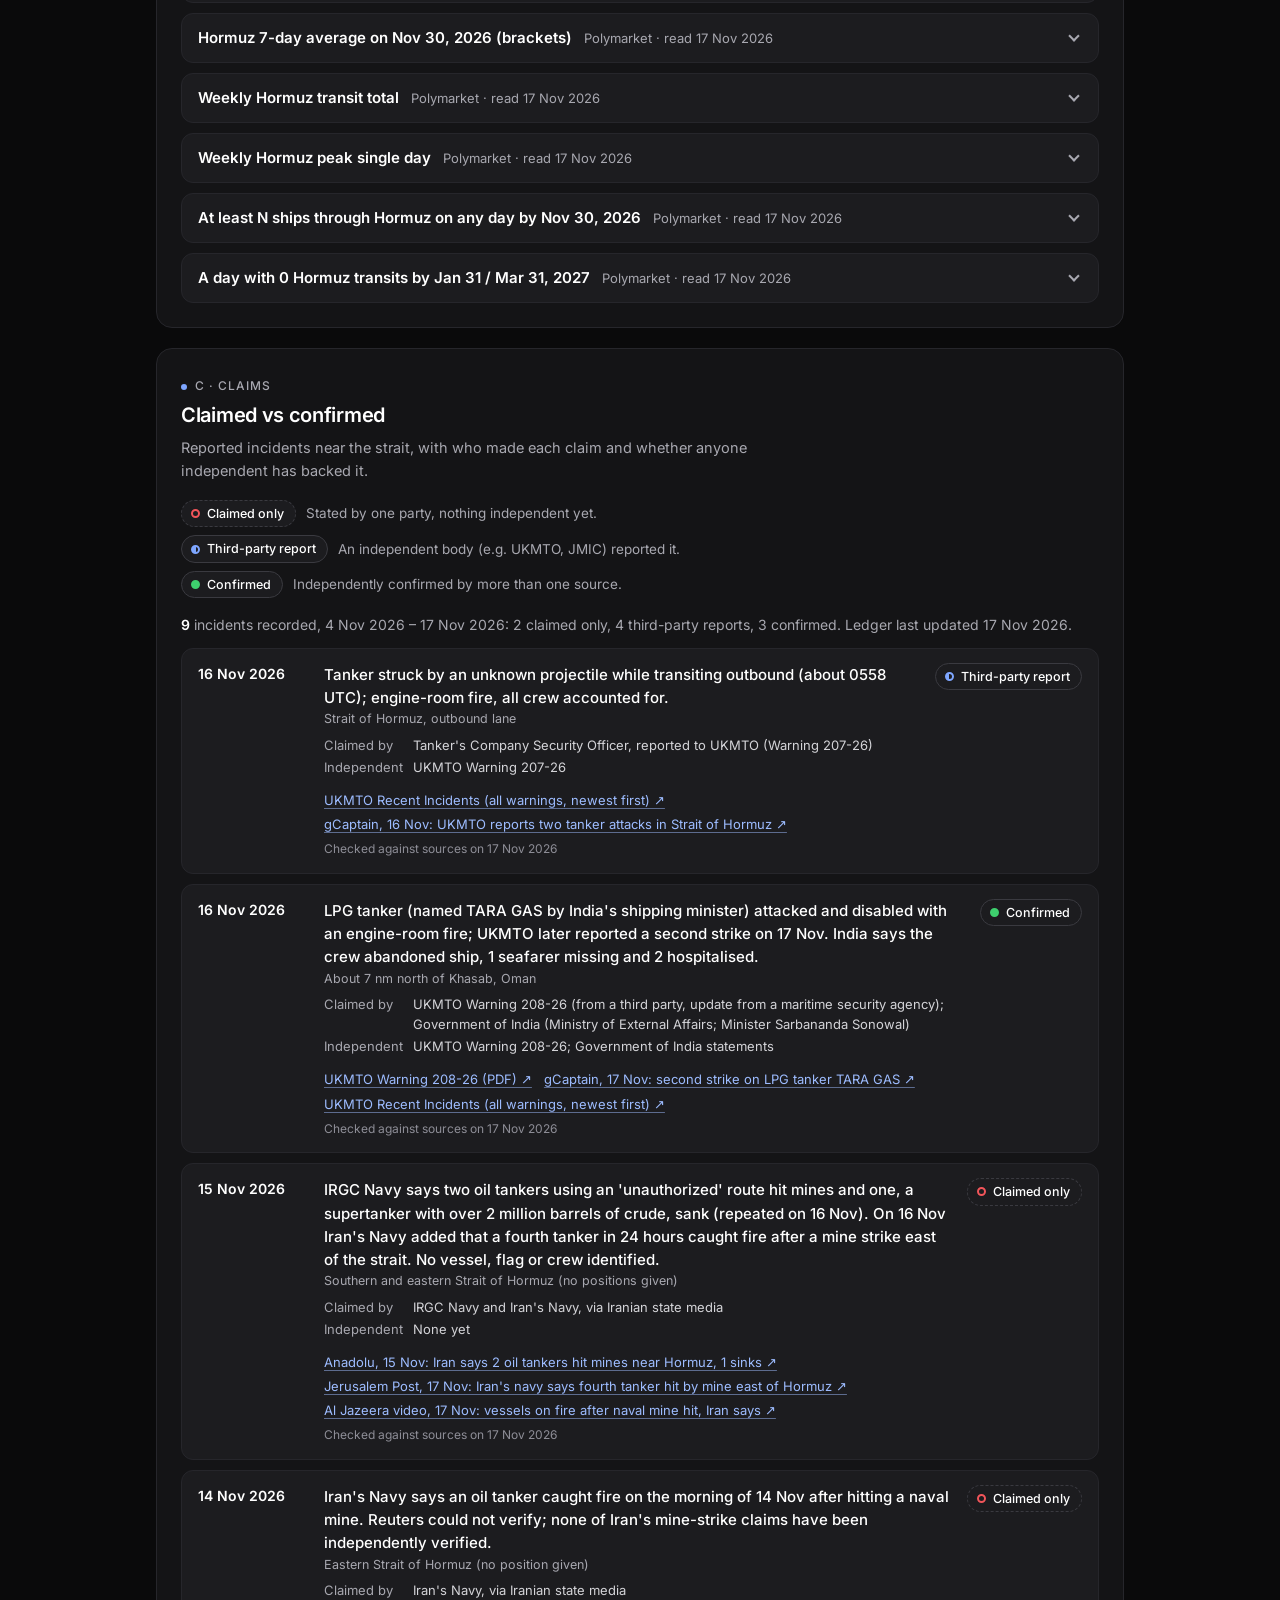
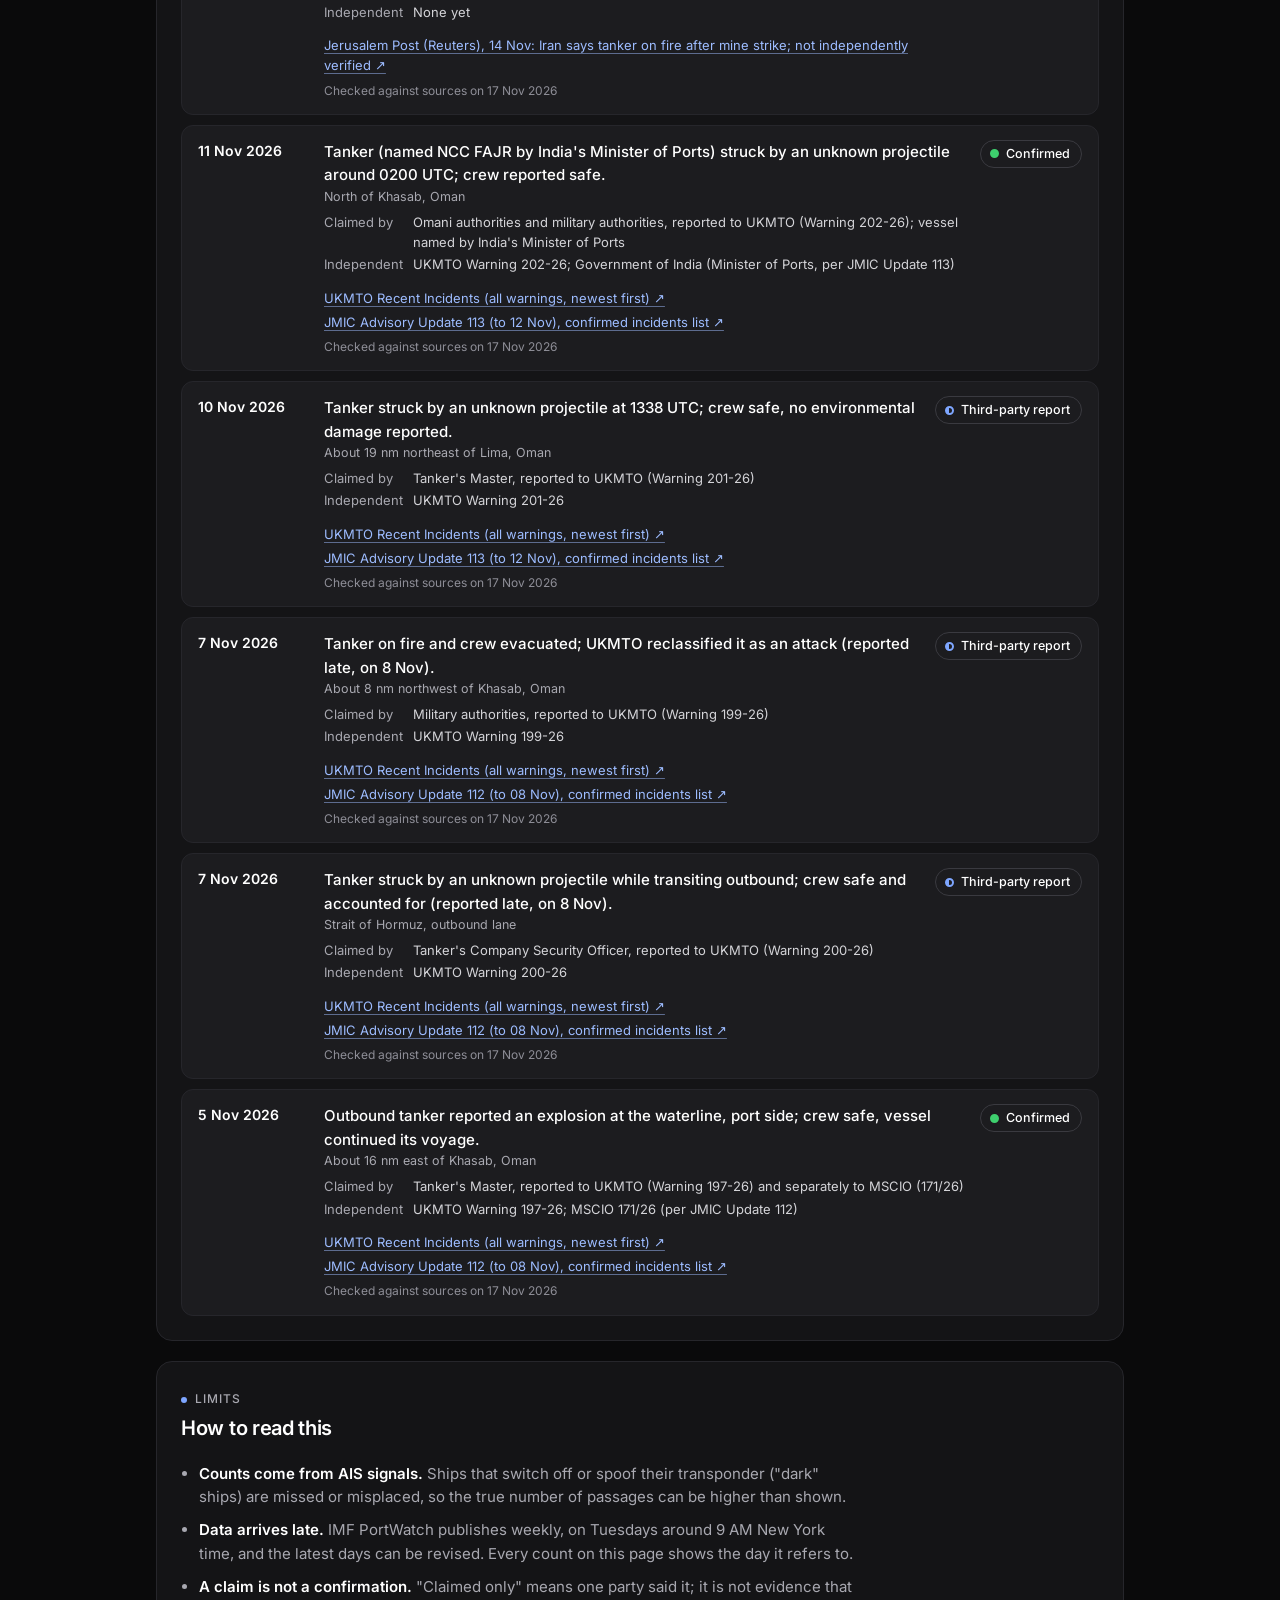
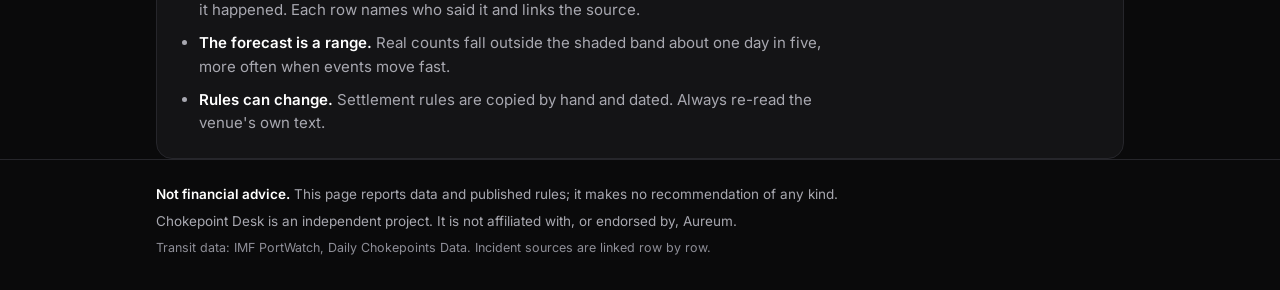
==== commit cf02adee: "fix: chart gap (#21) Co-Authored-By: Claude Sonnet 5.5 <noreply@anthropic.com>" ====
--- a/index.html
+++ b/index.html
@@ -16,7 +16,9 @@
     // Start the data downloads before the page body and app.js are parsed.
     (function () {
       var s = location.hash.slice(1) === 'bab_el_mandeb' ? 'bab_el_mandeb' : 'hormuz';
-      var get = function (p) { return fetch(p, { cache: 'no-cache' }); };
+      // the no-op catch only stops an early network failure from being logged as an
+      // unhandled rejection before app.js picks the promise up (it still sees the error)
+      var get = function (p) { var r = fetch(p, { cache: 'no-cache' }); r.catch(function () {}); return r; };
       window.__desk = { strait: s, req: {
         ['data/transits/' + s + '.json']: get('data/transits/' + s + '.json'),
         ['data/forecast/' + s + '.json']: get('data/forecast/' + s + '.json'),
--- a/styles.css
+++ b/styles.css
@@ -99,7 +99,8 @@
 .switcher input { position: absolute; opacity: 0; inset: 0; margin: 0; cursor: pointer; }
 .switcher span { display: block; padding: 6px 16px; border-radius: 999px; font-size: 14px; font-weight: 500; color: var(--text-2); white-space: nowrap; min-height: 34px; line-height: 22px; }
 .switcher label:hover span { color: var(--text); }
-.switcher input:checked + span { background: var(--surface-3); color: var(--text); }
+/* selected = the same accent ring as .seg; the ring is >= 3:1 on the masthead */
+.switcher input:checked + span { background: var(--accent-bg); color: var(--text); box-shadow: inset 0 0 0 1px var(--accent); }
 .switcher input:focus-visible + span { outline: 2px solid var(--focus); outline-offset: 1px; }
 
 /* intro */
@@ -121,6 +122,8 @@
 
 /* tiles */
 .tiles { display: grid; grid-template-columns: repeat(3, minmax(0, 1fr)); gap: 12px; margin-bottom: 18px; }
+.tiles:empty { min-height: 136px; }
+.tiles[hidden] { display: none; } /* holds the tiles' place while data loads (less layout shift) */
 .tile { background: var(--surface-2); border: 1px solid var(--border); border-radius: var(--radius-sm); padding: 14px 16px; min-width: 0; }
 .tile__label { font-size: 12.5px; color: var(--text-2); }
 .tile__value { font-size: 30px; font-weight: 600; letter-spacing: -0.025em; line-height: 1.15; margin-top: 4px; color: var(--accent); }
@@ -133,7 +136,7 @@
 .seg { display: inline-flex; gap: 2px; border: 1px solid var(--border); border-radius: 999px; padding: 3px; background: var(--surface); }
 .seg button { font: inherit; font-size: 13px; font-weight: 500; padding: 4px 12px; background: transparent; color: var(--text-2); border: 0; border-radius: 999px; cursor: pointer; min-height: 30px; }
 .seg button:hover { color: var(--text); }
-.seg button[aria-pressed="true"] { background: var(--accent-bg); color: var(--text); box-shadow: inset 0 0 0 1px rgba(126, 166, 255, 0.45); }
+.seg button[aria-pressed="true"] { background: var(--accent-bg); color: var(--text); box-shadow: inset 0 0 0 1px var(--accent); }
 .seg button:focus-visible { outline-offset: 1px; }
 
 .legend { display: flex; flex-wrap: wrap; gap: 6px 16px; font-size: 12.5px; color: var(--text-2); margin-bottom: 8px; }
@@ -141,9 +144,19 @@
 .swatch { width: 10px; height: 10px; border-radius: 3px; flex: none; }
 .swatch--line { width: 16px; height: 2px; border-radius: 1px; }
 .swatch--dash { width: 16px; height: 0; border-top: 2px dashed var(--ref); background: none !important; }
-.swatch--band { width: 16px; height: 10px; border-radius: 3px; background: var(--band); }
-
-.chart { position: relative; width: 100%; min-height: 240px; touch-action: pan-y; border-radius: 8px; }
+.swatch--band { width: 16px; height: 10px; border-radius: 3px; background: var(--band); box-shadow: inset 0 0 0 1px var(--s1); }
+
+/* Chart heights live here only. app.js reads --chart-h and draws exactly that tall, so the
+   space reserved before data lands equals the drawn chart at every width. The one size
+   threshold (chart width 520 px) is the container query below: a container query measures
+   the panel's content box, which is the chart's own width. */
+.chart { --chart-h: 230px; position: relative; width: 100%; min-height: var(--chart-h); touch-action: pan-y; border-radius: 8px; }
+#f-chart { --chart-h: 220px; }
+#panel-a, #panel-f { container-type: inline-size; }
+@container (min-width: 520px) {
+  #a-chart { --chart-h: 280px; }
+  #f-chart { --chart-h: 260px; }
+}
 .chart svg { display: block; width: 100%; height: auto; overflow: visible; }
 .chart text { font-family: var(--font); font-size: 11px; fill: var(--text-3); }
 .chart .ref-label { fill: var(--text-2); font-size: 10.5px; paint-order: stroke; stroke: var(--surface); stroke-width: 3px; }
@@ -154,6 +167,7 @@
 .chart .ma-halo { fill: none; stroke: var(--surface); stroke-width: 5; stroke-linejoin: round; }
 .chart .actual-line { fill: none; stroke: var(--actual); stroke-width: 2; stroke-linejoin: round; }
 .chart .band { fill: var(--band); }
+.chart .band-edge { fill: none; stroke: var(--s1); stroke-width: 1; stroke-linejoin: round; } /* 5.7:1 on the panel */
 .chart .p50-line { fill: none; stroke: var(--accent); stroke-width: 2; stroke-dasharray: 5 3; }
 .chart .divider { stroke: var(--text-3); stroke-width: 1; }
 .chart .cursor { stroke: var(--text-2); stroke-width: 1; }
@@ -275,6 +289,7 @@
   main { padding-top: 20px; gap: 16px; }
   .panel { padding: 18px 14px; border-radius: 14px; }
   .tiles { grid-template-columns: 1fr 1fr; gap: 10px; }
+  .tiles:empty { min-height: 272px; }
   .tiles .tile:last-child { grid-column: 1 / -1; }
   .tile { padding: 12px 14px; }
   .tile__value { font-size: 24px; }
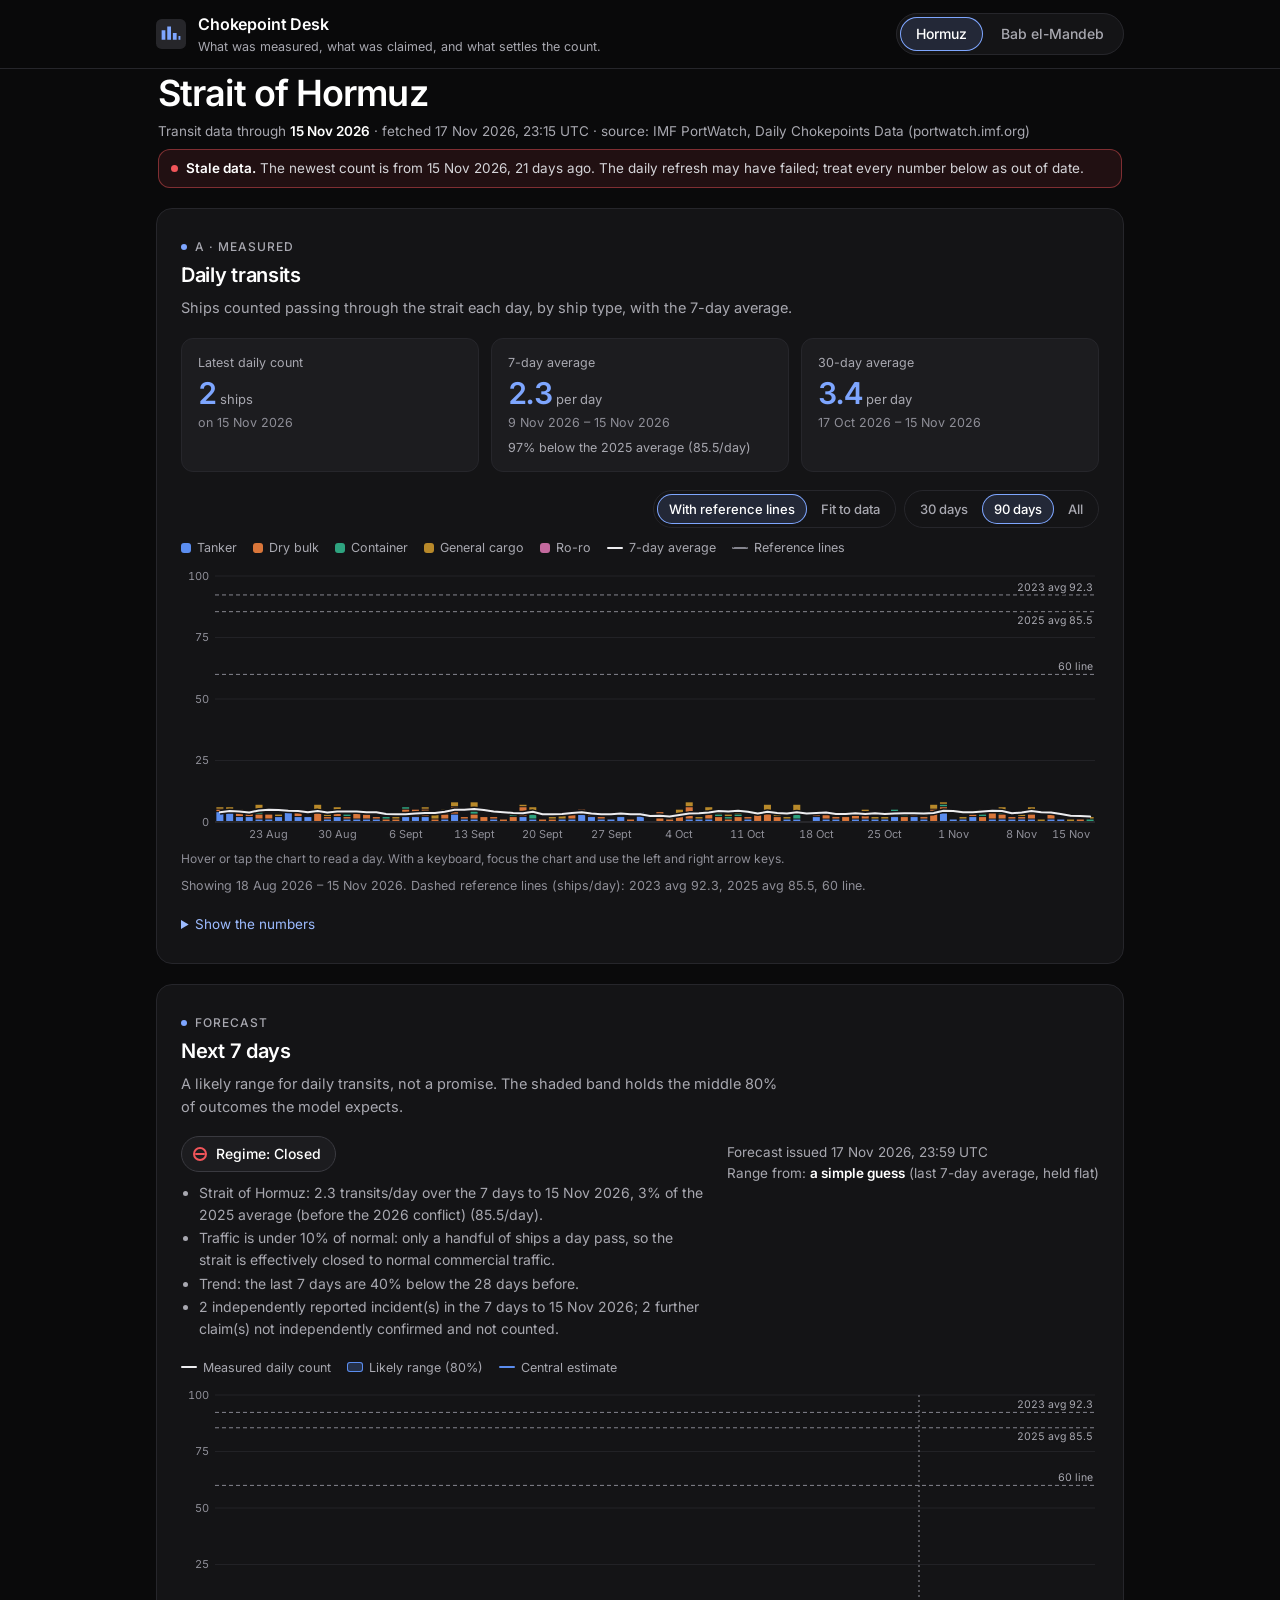
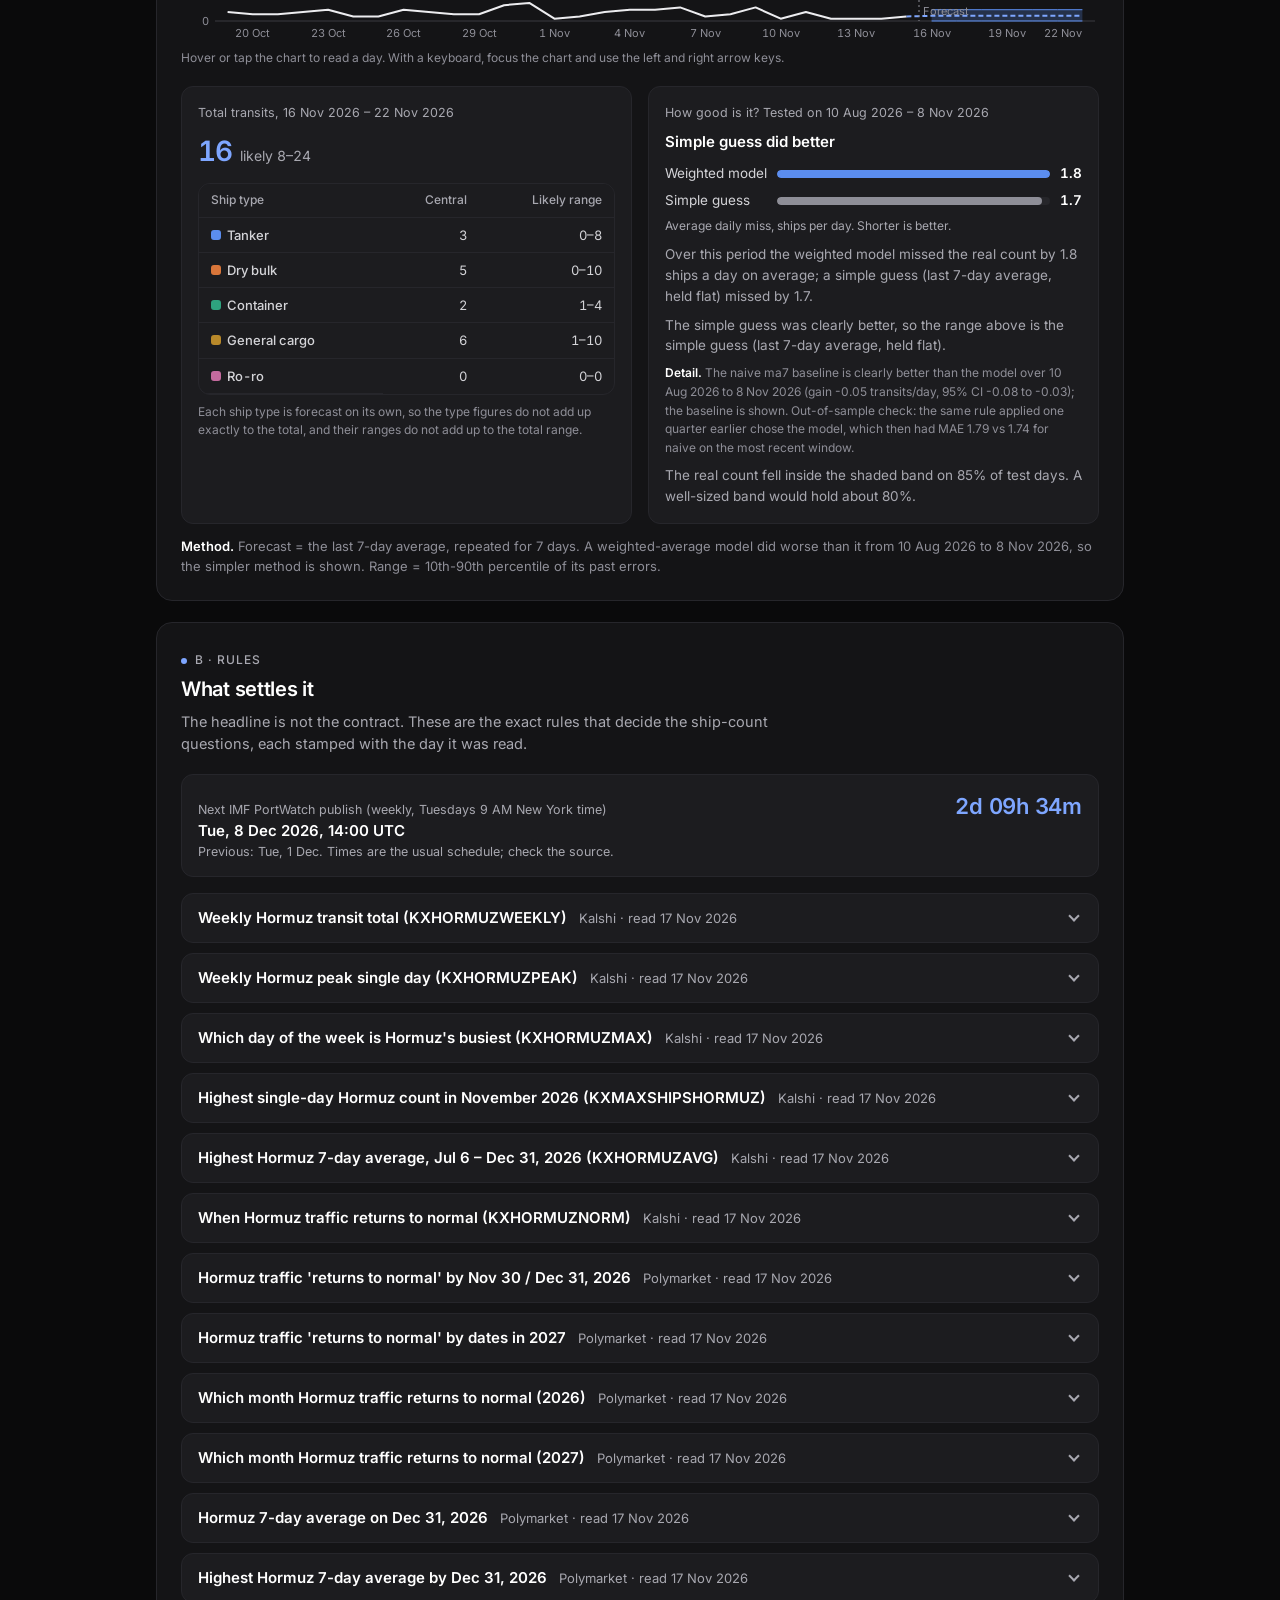
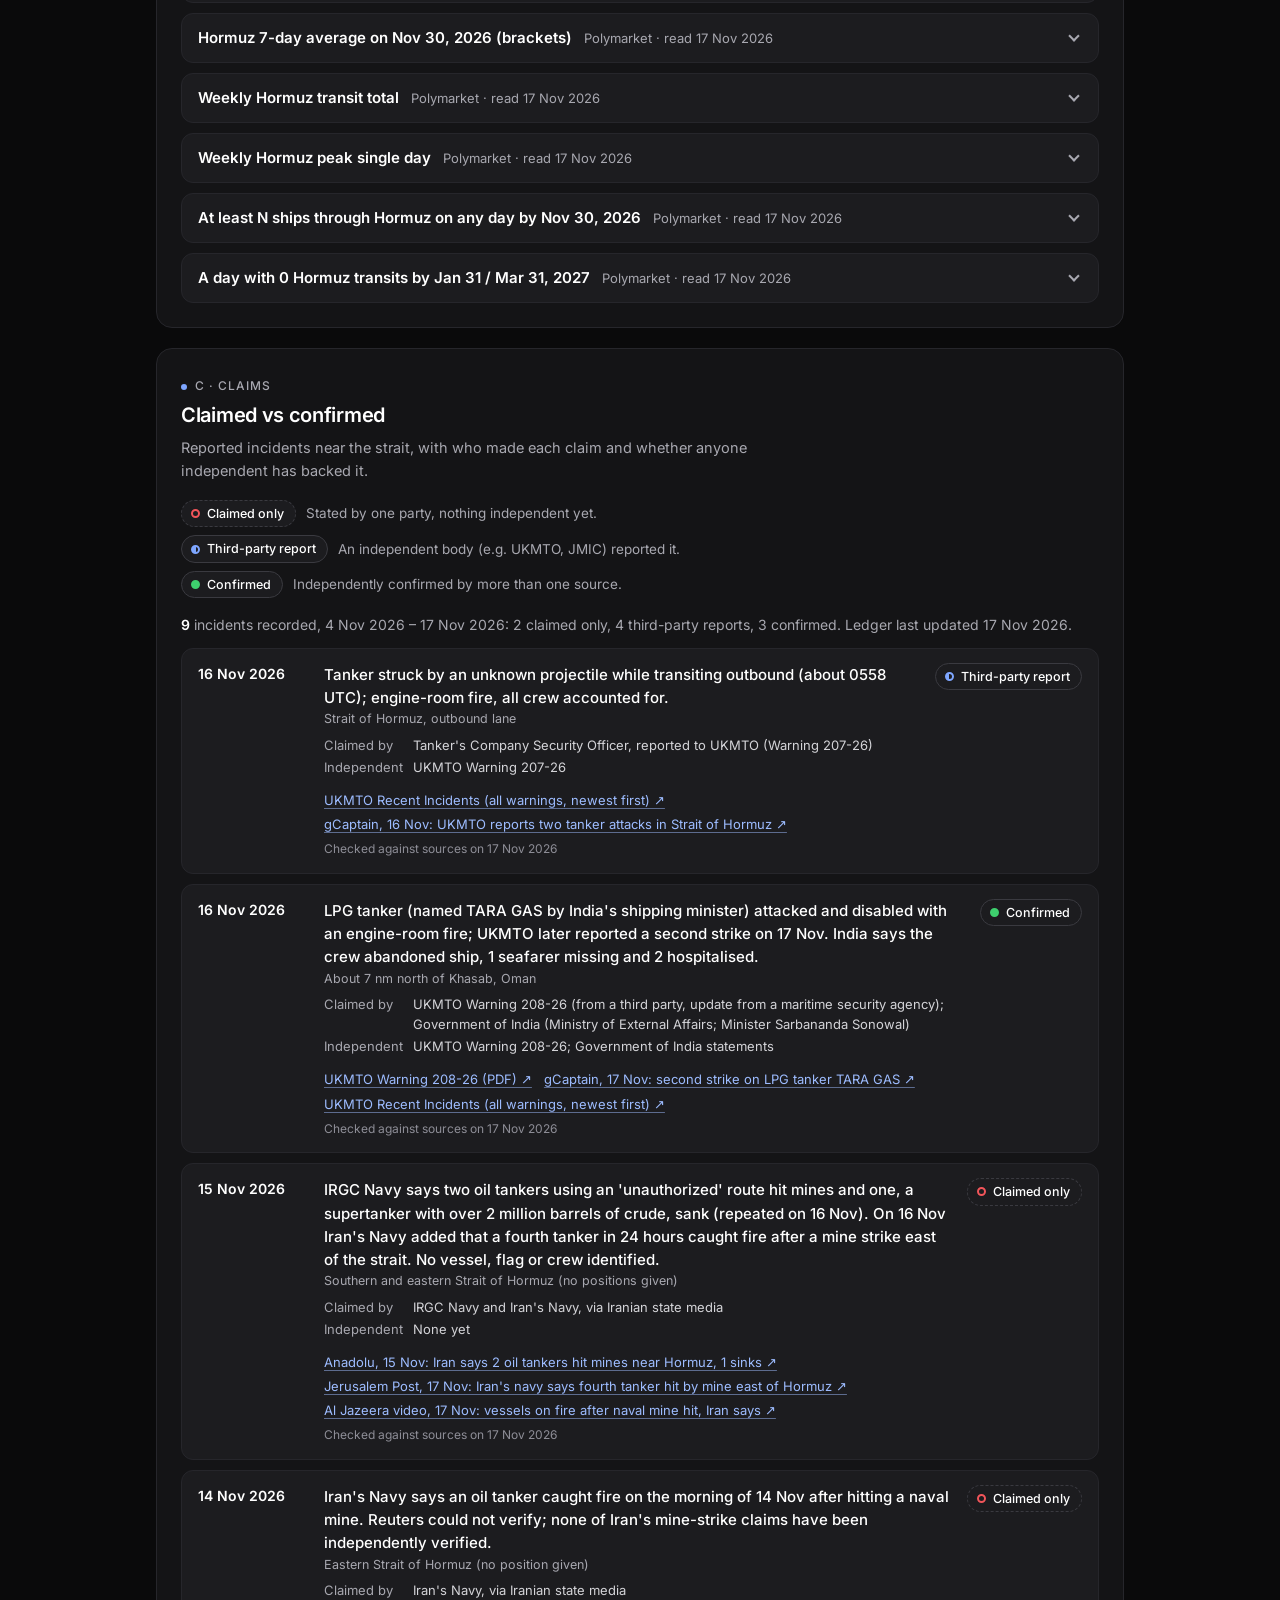
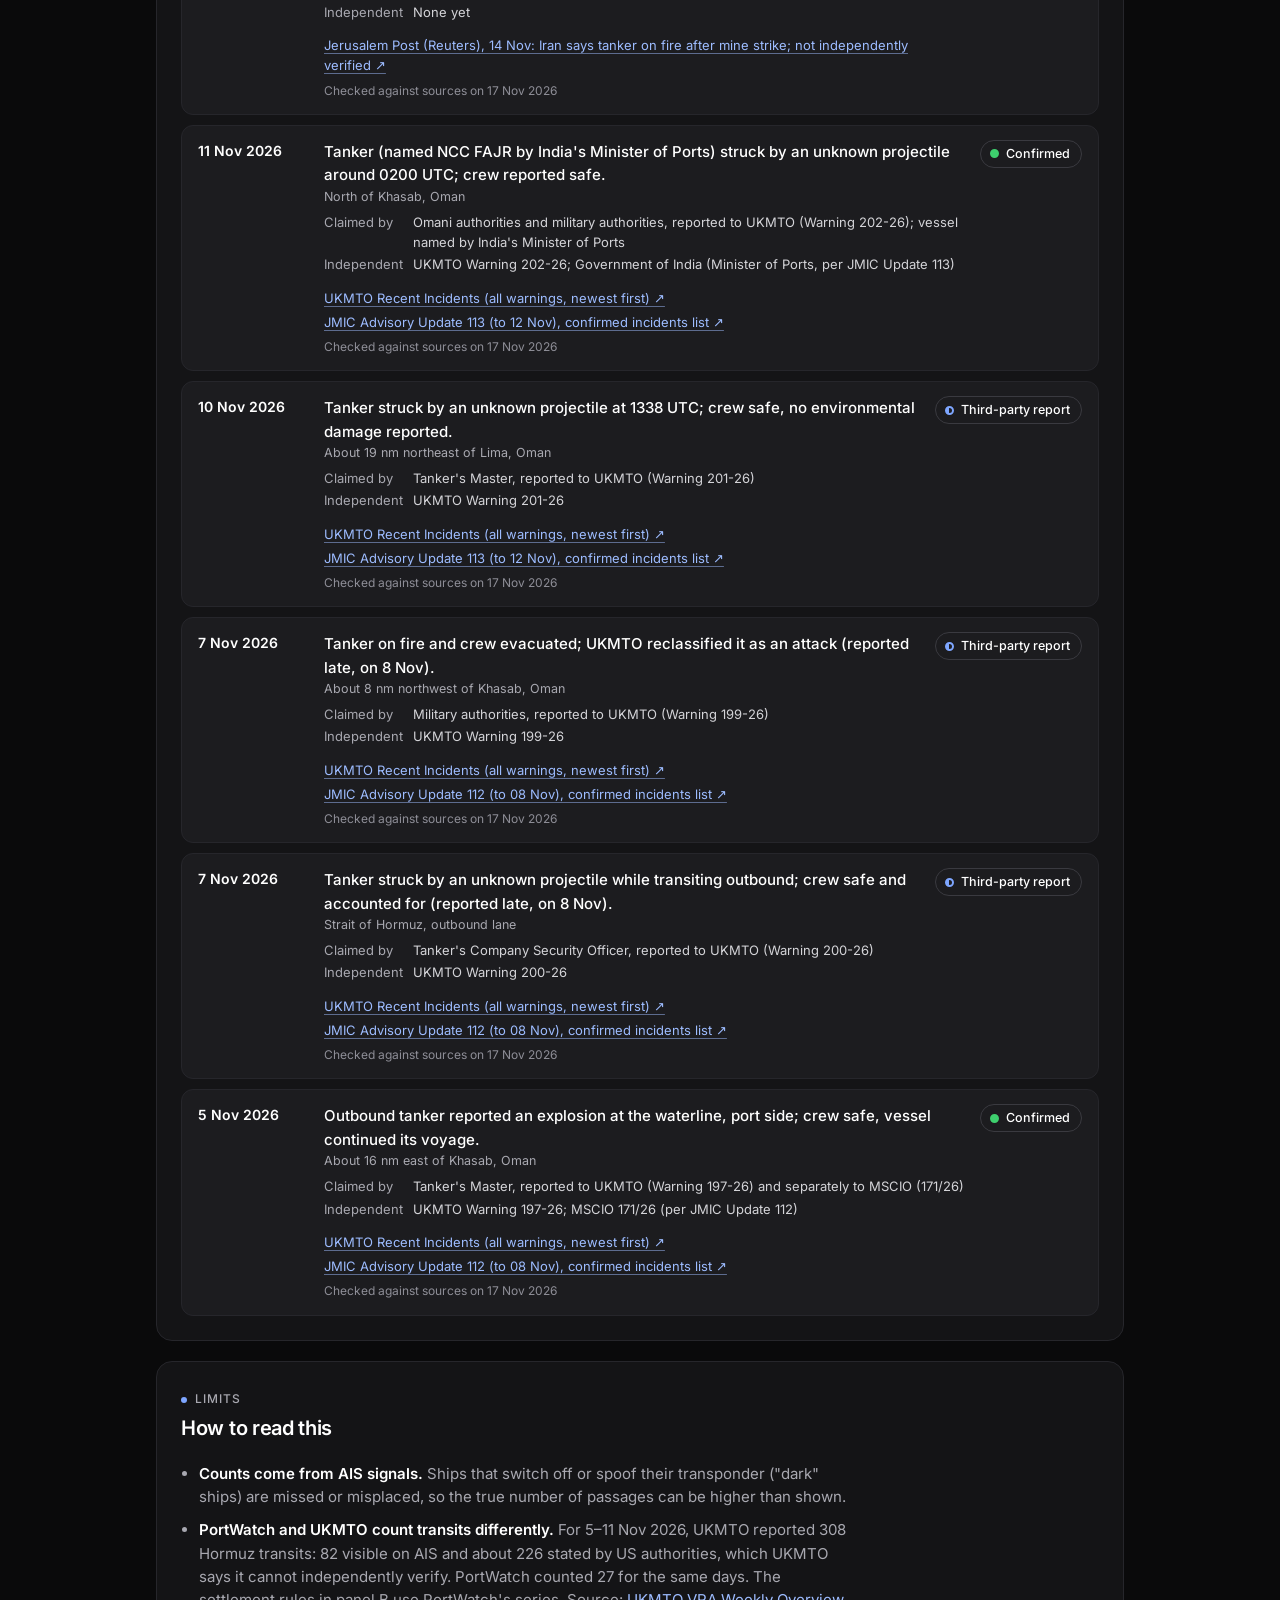
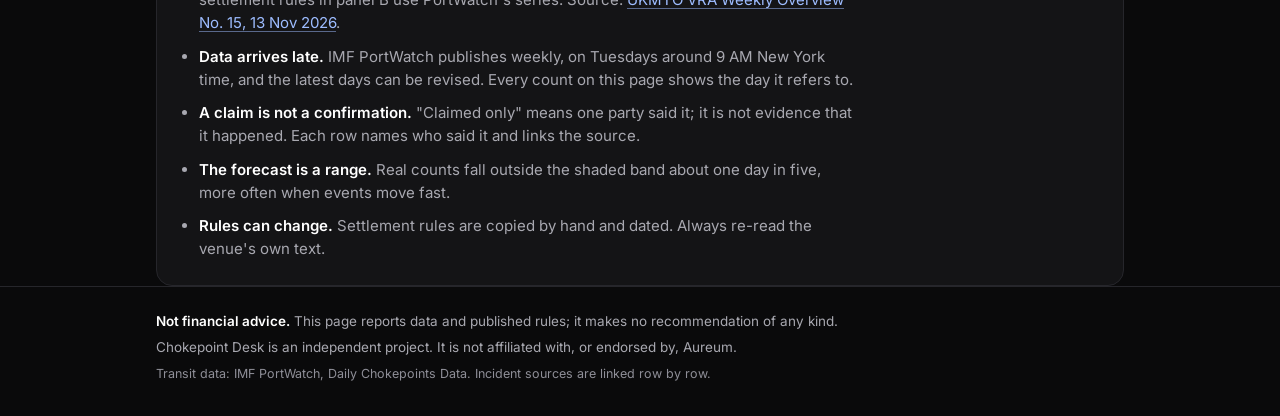
==== commit 7ce91d5f: "content: PortWatch vs UKMTO transit counts note (#28) Co-Authored-By: Claude Sonnet 5.5 <noreply@ant" ====
--- a/index.html
+++ b/index.html
@@ -133,6 +133,7 @@
       </header>
       <ul class="limits">
         <li><strong>Counts come from AIS signals.</strong> Ships that switch off or spoof their transponder ("dark" ships) are missed or misplaced, so the true number of passages can be higher than shown.</li>
+        <li><strong>PortWatch and UKMTO count transits differently.</strong> For 5–11 Nov 2026, UKMTO reported 308 Hormuz transits: 82 visible on AIS and about 226 stated by US authorities, which UKMTO says it cannot independently verify. PortWatch counted 27 for the same days. The settlement rules in panel B use PortWatch's series. Source: <a href="https://www.ukmto.org/-/media/ukmto/products/20261113-ukmto_vra_overview_u.pdf" rel="noopener">UKMTO VRA Weekly Overview No. 15, 13 Nov 2026</a>.</li>
         <li><strong>Data arrives late.</strong> IMF PortWatch publishes weekly, on Tuesdays around 9 AM New York time, and the latest days can be revised. Every count on this page shows the day it refers to.</li>
         <li><strong>A claim is not a confirmation.</strong> "Claimed only" means one party said it; it is not evidence that it happened. Each row names who said it and links the source.</li>
         <li><strong>The forecast is a range.</strong> Real counts fall outside the shaded band about one day in five, more often when events move fast.</li>
